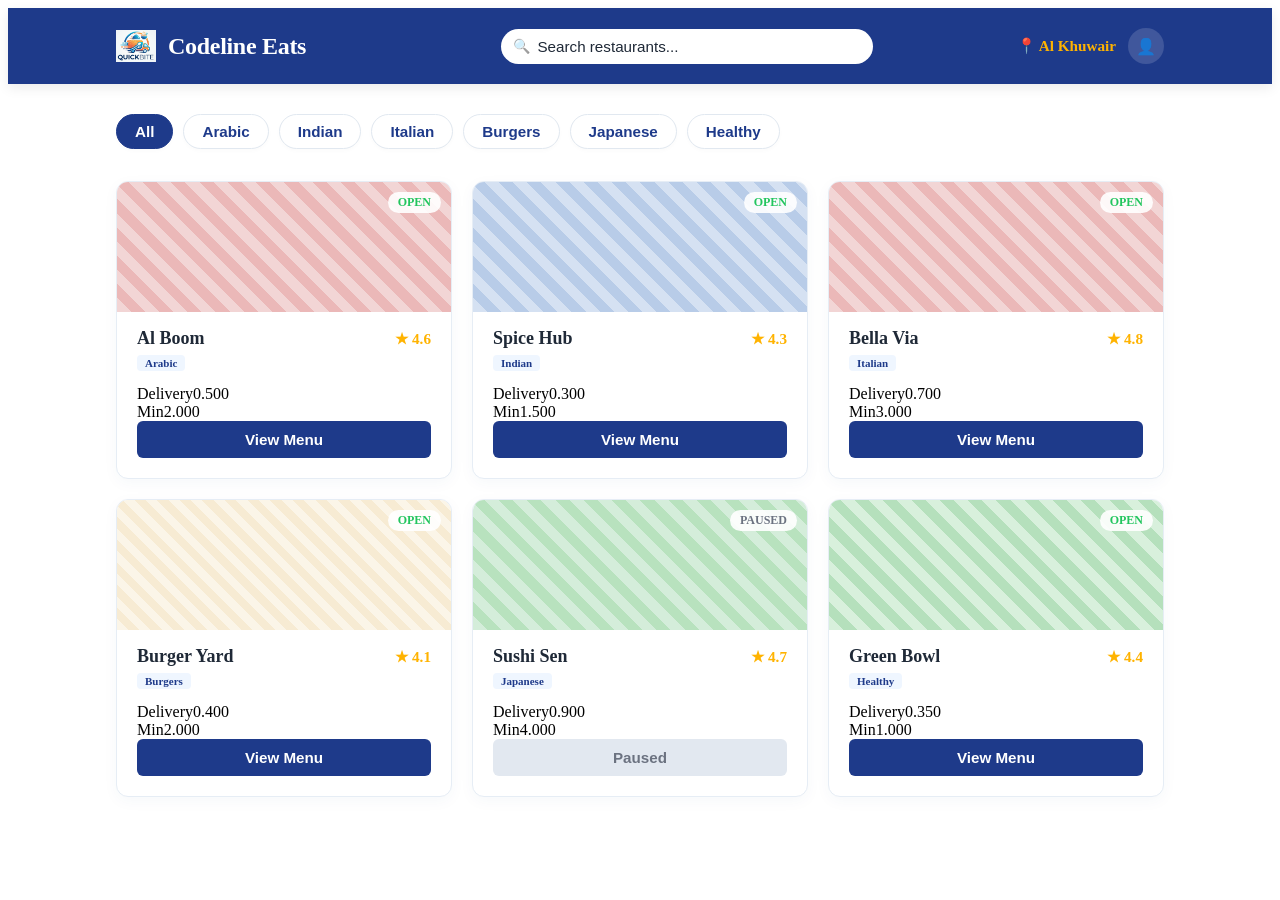
==== HTML/index.html @ 5a67f54c "adding html and css file" ====
<!DOCTYPE html>
<html lang="en">
<head>
    <meta charset="UTF-8">
    <meta name="viewport" content="width=device-width, initial-scale=1.0">
    <title>Codeline Eats Mockup Preview</title>
    <link rel="stylesheet" href="style.css">
</head>
<body>

    <header class="app-header">
        <div class="container app-header__wrapper">
            <div class="app-header__brand">
                <span class="app-header__logo-icon">
                    <img src="logo.png" alt="Codeline Eats Logo" class="brand-logo-img">
                </span>
                <h1 class="app-header__title">Codeline Eats</h1>
            </div>
            <div class="header-search-box">
                <span class="search-icon">🔍</span>
                <input type="text" class="header-search-input" placeholder="Search restaurants..." value="Search restaurants...">
            </div>
            <div class="app-header__meta">
                <div class="location-badge">📍 Al Khuwair</div>
                <div class="user-avatar">👤</div>
            </div>
        </div>
    </header>

    <div class="container">
        <section class="filters-container">
            <div class="filters-row">
                <button class="chip chip--active">All</button>
                <button class="chip">Arabic</button>
                <button class="chip">Indian</button>
                <button class="chip">Italian</button>
                <button class="chip">Burgers</button>
                <button class="chip">Japanese</button>
                <button class="chip">Healthy</button>
            </div>
        </section>

        <section class="restaurant-grid">
            
            <article class="restaurant-card">
                <div class="restaurant-card__cover pattern-coral">
                    <span class="status-badge status-badge--open">Open</span>
                </div>
                <div class="restaurant-card__body">
                    <div class="title-row">
                        <h3>Al Boom</h3>
                        <span class="rating">★ 4.6</span>
                    </div>
                    <div class="cuisine-tag">Arabic</div>
                    <div class="metrics-row">
                        <div class="metric-field"><span class="metric-label">Delivery</span><span class="metric-value">0.500</span></div>
                        <div class="metric-field"><span class="metric-label">Min</span><span class="metric-value">2.000</span></div>
                    </div>
                    <button class="btn btn--primary">View Menu</button>
                </div>
            </article>

            <article class="restaurant-card">
                <div class="restaurant-card__cover pattern-blue">
                    <span class="status-badge status-badge--open">Open</span>
                </div>
                <div class="restaurant-card__body">
                    <div class="title-row">
                        <h3>Spice Hub</h3>
                        <span class="rating">★ 4.3</span>
                    </div>
                    <div class="cuisine-tag">Indian</div>
                    <div class="metrics-row">
                        <div class="metric-field"><span class="metric-label">Delivery</span><span class="metric-value">0.300</span></div>
                        <div class="metric-field"><span class="metric-label">Min</span><span class="metric-value">1.500</span></div>
                    </div>
                    <button class="btn btn--primary">View Menu</button>
                </div>
            </article>

            <article class="restaurant-card">
                <div class="restaurant-card__cover pattern-coral">
                    <span class="status-badge status-badge--open">Open</span>
                </div>
                <div class="restaurant-card__body">
                    <div class="title-row">
                        <h3>Bella Via</h3>
                        <span class="rating">★ 4.8</span>
                    </div>
                    <div class="cuisine-tag">Italian</div>
                    <div class="metrics-row">
                        <div class="metric-field"><span class="metric-label">Delivery</span><span class="metric-value">0.700</span></div>
                        <div class="metric-field"><span class="metric-label">Min</span><span class="metric-value">3.000</span></div>
                    </div>
                    <button class="btn btn--primary">View Menu</button>
                </div>
            </article>

            <article class="restaurant-card">
                <div class="restaurant-card__cover pattern-tan">
                    <span class="status-badge status-badge--open">Open</span>
                </div>
                <div class="restaurant-card__body">
                    <div class="title-row">
                        <h3>Burger Yard</h3>
                        <span class="rating">★ 4.1</span>
                    </div>
                    <div class="cuisine-tag">Burgers</div>
                    <div class="metrics-row">
                        <div class="metric-field"><span class="metric-label">Delivery</span><span class="metric-value">0.400</span></div>
                        <div class="metric-field"><span class="metric-label">Min</span><span class="metric-value">2.000</span></div>
                    </div>
                    <button class="btn btn--primary">View Menu</button>
                </div>
            </article>

            <article class="restaurant-card">
                <div class="restaurant-card__cover pattern-mint">
                    <span class="status-badge status-badge--paused">Paused</span>
                </div>
                <div class="restaurant-card__body">
                    <div class="title-row">
                        <h3>Sushi Sen</h3>
                        <span class="rating">★ 4.7</span>
                    </div>
                    <div class="cuisine-tag">Japanese</div>
                    <div class="metrics-row">
                        <div class="metric-field"><span class="metric-label">Delivery</span><span class="metric-value">0.900</span></div>
                        <div class="metric-field"><span class="metric-label">Min</span><span class="metric-value">4.000</span></div>
                    </div>
                    <button class="btn btn--disabled" disabled>Paused</button>
                </div>
            </article>

            <article class="restaurant-card">
                <div class="restaurant-card__cover pattern-green">
                    <span class="status-badge status-badge--open">Open</span>
                </div>
                <div class="restaurant-card__body">
                    <div class="title-row">
                        <h3>Green Bowl</h3>
                        <span class="rating">★ 4.4</span>
                    </div>
                    <div class="cuisine-tag">Healthy</div>
                    <div class="metrics-row">
                        <div class="metric-field"><span class="metric-label">Delivery</span><span class="metric-value">0.350</span></div>
                        <div class="metric-field"><span class="metric-label">Min</span><span class="metric-value">1.000</span></div>
                    </div>
                    <button class="btn btn--primary">View Menu</button>
                </div>
            </article>
        </section>
    </div>

</body>
</html>
---- HTML/style.css ----
/* ==========================================================================
   CSS VARIABLES / SYSTEM TOKENS (Shared across both Devs)
   ========================================================================== */
:root {
    --brand: #1e3a8a;
    --brand-tint: #eff6ff;
    --surface: #ffffff;
    --ink: #1f2937;
    --muted: #6b7280;
    --success: #22c55e;
    --danger: #ef4444;
    
    /* Border Radius & Font Tokens */
    --radius: 12px;
    --radius-sm: 6px;
    --radius-pill: 9999px;
    --fs-h3: 1.5rem;
    --fs-body-lg: 1.125rem;
    --fs-body: 0.95rem;
    --fs-cap: 0.75rem;
}

/* ==========================================================================
   APP HEADER & LOGO CONFIGURATION
   ========================================================================== */
.app-header {
    background-color: var(--brand);
    padding: 18px 0;
    margin-bottom: 30px;
    box-shadow: 0 4px 12px rgba(0, 0, 0, 0.08);
}

.app-header__wrapper {
    display: flex;
    justify-content: space-between;
    align-items: center;
    gap: 20px;
}

.app-header__brand {
    display: flex;
    align-items: center;
    gap: 12px;
}

.brand-logo-img {
    width: 40px;
    height: 40px;
    object-fit: contain;
    display: block;
}

.app-header__title {
    font-size: var(--fs-h3);
    font-weight: 800;
    color: var(--surface);
    letter-spacing: -0.3px;
    margin: 0;
}

/* Header Search Input */
.header-search-box {
    position: relative;
    flex: 1;
    max-width: 320px;
}

.search-icon {
    position: absolute;
    left: 12px;
    top: 50%;
    transform: translateY(-50%);
    font-size: 14px;
    opacity: 0.6;
}

.header-search-input {
    width: 100%;
    background-color: var(--surface);
    border: none;
    border-radius: var(--radius-pill);
    padding: 9px 16px 9px 36px;
    font-size: var(--fs-body);
    color: var(--ink);
    outline: none;
}

.app-header__meta {
    display: flex;
    align-items: center;
    gap: 12px;
}

.location-badge {
    font-size: var(--fs-body);
    font-weight: 600;
    color: #FFB300;
}

.user-avatar {
    background: rgba(255, 255, 255, 0.15);
    width: 36px;
    height: 36px;
    border-radius: 50%;
    display: flex;
    align-items: center;
    justify-content: center;
    color: var(--surface);
}

/*FILTER CHIPS*/
.filters-container {
    margin-bottom: 24px;
}

.filters-row {
    display: flex;
    gap: 10px;
    flex-wrap: nowrap;
    overflow-x: auto;
    padding-bottom: 8px;
    scrollbar-width: none; /* Hides default scrollbar for sleek UI look */
}
.filters-row::-webkit-scrollbar {
    display: none;
}

.chip {
    background-color: var(--surface);
    border: 1px solid #E1E8F0;
    color: var(--brand);
    padding: 8px 18px;
    border-radius: var(--radius-pill);
    font-size: var(--fs-body);
    font-weight: 700;
    cursor: pointer;
    box-shadow: 0 2px 4px rgba(0,0,0,0.02);
    transition: all 0.2s ease;
    white-space: nowrap;
}

.chip--active, .chip:hover {
    background-color: var(--brand);
    color: var(--surface);
    border-color: var(--brand);
}

/* ==========================================================================
   RESTAURANT GRID STYLES (Dynamic Responsive Fluid Layout 1->3 Columns)
   ========================================================================== */
.restaurant-grid {
    display: grid;
    /* Fluid calculation guarantees 1 to 3 column distribution seamlessly */
    grid-template-columns: repeat(auto-fill, minmax(min(100%, 300px), 1fr));
    gap: 20px;
}

/* Grid layout boundary constraint logic to prevent stretching paste 3 items wide */
@media (min-width: 993px) {
    .restaurant-grid {
        grid-template-columns: repeat(3, 1fr);
    }
}

.restaurant-card {
    background-color: var(--surface);
    border-radius: var(--radius);
    overflow: hidden;
    border: 1px solid #E6EDF5;
    box-shadow: 0 4px 15px rgba(31, 78, 121, 0.04);
    display: flex;
    flex-direction: column;
    transition: transform 0.25s ease, box-shadow 0.25s ease;
}

.restaurant-card:hover {
    transform: translateY(-4px);
    box-shadow: 0 10px 25px rgba(31, 78, 121, 0.08);
}

.restaurant-card__cover {
    height: 110px;
    position: relative;
    padding: 10px;
    display: flex;
    justify-content: flex-end;
    align-items: flex-start;
}

/* Grayscale rule logic implementation for inactive statuses */
.restaurant-card--paused .restaurant-card__cover {
    filter: grayscale(100%);
    opacity: 0.6;
}

.pattern-coral { background: repeating-linear-gradient(45deg, #F2D5D5, #F2D5D5 10px, #EBB8B8 10px, #EBB8B8 20px); }
.pattern-blue { background: repeating-linear-gradient(45deg, #D5E1F2, #D5E1F2 10px, #B8CCE8 10px, #B8CCE8 20px); }
.pattern-tan { background: repeating-linear-gradient(45deg, #F5E8D0, #F5E8D0 10px, #E8D4B0 10px, #E8D4B0 20px); }
.pattern-mint { background: repeating-linear-gradient(45deg, #D4EDDA, #D4EDDA 10px, #B8E2BE 10px, #B8E2BE 20px); }
.pattern-green { background: repeating-linear-gradient(45deg, #D8F0DC, #D8F0DC 10px, #B5E0BC 10px, #B5E0BC 20px); }

.status-badge {
    font-size: var(--fs-cap);
    font-weight: 800;
    padding: 3px 10px;
    border-radius: var(--radius-pill);
    text-transform: uppercase;
}
.status-badge--open { background-color: rgba(255, 255, 255, 0.9); color: var(--success); }
.status-badge--paused { background-color: rgba(255, 255, 255, 0.9); color: var(--muted); }

.restaurant-card__body {
    padding: 16px 20px 20px 20px;
    display: flex;
    flex-direction: column;
    flex: 1;
}

.title-row {
    display: flex;
    justify-content: space-between;
    align-items: baseline;
    margin-bottom: 6px;
}

.title-row h3 {
    font-size: var(--fs-body-lg);
    font-weight: 800;
    color: var(--ink);
    margin: 0;
}

.rating {
    font-size: var(--fs-body);
    font-weight: 700;
    color: #FFB300;
}

.cuisine-tag {
    display: inline-block;
    background-color: var(--brand-tint);
    color: var(--brand);
    font-size: 11px;
    font-weight: 700;
    padding: 2px 8px;
    border-radius: 4px;
    margin-bottom: 14px;
    width: max-content;
}

/* Fixed Layout Behavior: Vertically stacked pricing metrics with captions underneath */
.pricing-container {
    margin-bottom: 16px;
    font-size: var(--fs-body);
    font-weight: 700;
    color: var(--ink);
}

.min-order-caption {
    font-size: var(--fs-cap);
    color: var(--muted);
    font-weight: 500;
    margin-top: 2px;
}

/* Buttons */
.btn {
    width: 100%;
    padding: 10px;
    border-radius: var(--radius-sm);
    font-size: var(--fs-body);
    font-weight: 700;
    border: none;
    cursor: pointer;
    text-align: center;
    margin-top: auto;
}

.btn--primary {
    background-color: var(--brand);
    color: var(--surface);
}

.btn--disabled {
    background-color: #E2E8F0;
    color: var(--muted);
    cursor: not-allowed;
}

/* ==========================================================================
   MANDATORY DEFINITION OF DONE ELEMENTS (Skeletons, Error, Empty State)
   ========================================================================== */
.error-banner {
    background-color: #fee2e2;
    color: var(--danger);
    border-bottom: 1px solid #fca5a5;
    padding: 12px;
    text-align: center;
    font-size: var(--fs-body);
    font-weight: 600;
}

.empty-state {
    text-align: center;
    padding: 40px;
    color: var(--muted);
    font-size: var(--fs-body-lg);
    font-weight: 600;
}

.skeleton-card {
    height: 280px;
    background: linear-gradient(90deg, #f3f4f6 25%, #e5e7eb 50%, #f3f4f6 75%);
    background-size: 200% 100%;
    animation: loading-shimmer 1.5s infinite;
    border-radius: var(--radius);
}

@keyframes loading-shimmer {
    0% { background-position: 200% 0; }
    100% { background-position: -200% 0; }
}

/* Mobile Alignment Polish Rules */
@media (max-width: 576px) {
    .app-header__wrapper {
        flex-direction: column;
        align-items: stretch;
    }
    .header-search-box {
        max-width: 100%;
    }
}

/* ==========================================================================
   PAGE 2: MODERNIZED RESTAURANT MENU AND BASKET SUMMARY
   ========================================================================== */

/* 1. Header Information Context Block Elements Styling */
.menu-header {
    background-color: var(--surface);
    padding: 24px 0;
    border-bottom: 1px solid #EAEFF5;
    box-shadow: 0 4px 12px rgba(0, 0, 0, 0.01);
}

.menu-header__wrapper {
    display: flex;
    align-items: center;
    gap: var(--space-4);
}

.back-btn {
    width: 40px;
    height: 40px;
    background: var(--surface);
    border: 1px solid #E2E8F0;
    border-radius: var(--radius-sm);
    display: flex;
    align-items: center;
    justify-content: center;
    cursor: pointer;
    font-size: var(--fs-body-lg);
    font-weight: bold;
    color: var(--brand);
    transition: all 0.2s ease;
}

.back-btn:hover {
    background-color: var(--brand-tint);
    border-color: var(--brand);
    transform: translateX(-2px);
}

.restaurant-meta h1 {
    font-size: 24px;
    font-weight: 800;
    margin-bottom: 4px;
    color: var(--ink);
    letter-spacing: -0.5px;
}

.restaurant-meta p {
    font-size: var(--fs-body);
    color: var(--muted);
    font-weight: 500;
}

.star-rating {
    color: #FFB300;
    font-weight: 700;
}

/* 2. Workspace Layout Split Screen Grid */
.workspace-grid {
    display: grid;
    grid-template-columns: 1fr 380px;
    gap: var(--space-5);
    margin-top: 32px;
    align-items: start;
}

.section-title {
    font-size: var(--fs-cap);
    font-weight: 800;
    letter-spacing: 1.5px;
    color: var(--brand);
    margin-bottom: var(--space-4);
    text-transform: uppercase;
    position: relative;
    padding-left: 12px;
}

.section-title::before {
    content: '';
    position: absolute;
    left: 0;
    top: 2px;
    bottom: 2px;
    width: 3px;
    background-color: var(--brand);
    border-radius: var(--radius-pill);
}

/* 3. Horizontal Grid Combos Display Cards Layout */
.combos-grid {
    display: grid;
    grid-template-columns: repeat(2, 1fr);
    gap: var(--space-4);
    margin-bottom: 40px;
}

.combo-card {
    background: var(--surface);
    border: 1px solid #EAEFF5;
    border-radius: var(--radius-lg);
    padding: var(--space-4);
    display: flex;
    gap: var(--space-4);
    box-shadow: 0 4px 20px rgba(31, 78, 121, 0.02);
    transition: transform 0.2s ease, box-shadow 0.2s ease;
}

.combo-card:hover {
    transform: translateY(-2px);
    box-shadow: 0 6px 24px rgba(31, 78, 121, 0.06);
}

.item-thumb {
    width: 72px;
    height: 72px;
    border-radius: var(--radius);
    flex-shrink: 0;
}

.pattern-diagonal {
    background: repeating-linear-gradient(45deg, #FCEAE8, #FCEAE8 8px, #FADBD8 8px, #FADBD8 16px);
}

.pattern-tan {
    background: repeating-linear-gradient(45deg, #FBF5E8, #FBF5E8 8px, #F7EBD3 8px, #F7EBD3 16px);
}

.item-details {
    display: flex;
    flex-direction: column;
    flex-grow: 1;
}

.item-details h4 {
    font-size: 16px;
    font-weight: 700;
    color: var(--ink);
    margin-bottom: 4px;
}

.item-details p {
    font-size: 13px;
    color: var(--muted);
    margin-bottom: var(--space-3);
    line-height: 1.4;
    flex-grow: 1;
}

.price-row {
    display: flex;
    justify-content: space-between;
    align-items: center;
}

.price-tag {
    font-size: 16px;
    font-weight: 800;
    color: var(--accent);
}

.price-tag .currency {
    font-size: var(--fs-cap);
    font-weight: 500;
}

.btn-add {
    background: var(--brand-tint);
    color: var(--brand);
    border: 1px solid transparent;
    padding: 8px 16px;
    border-radius: var(--radius-sm);
    font-size: var(--fs-body);
    font-weight: 700;
    cursor: pointer;
    transition: all 0.2s ease;
}

.btn-add:hover {
    background-color: var(--brand);
    color: var(--surface);
    box-shadow: 0 4px 12px rgba(31, 78, 121, 0.15);
}

/* 4. Vertical List Stack Item Menu Component */
.menu-stack {
    display: flex;
    flex-direction: column;
    background-color: var(--surface);
    border-radius: var(--radius-lg);
    overflow: hidden;
    border: 1px solid #EAEFF5;
    box-shadow: 0 4px 20px rgba(31, 78, 121, 0.02);
}

.menu-row {
    padding: var(--space-4);
    display: flex;
    align-items: center;
    gap: var(--space-4);
    border-bottom: 1px solid #F1F5F9;
    transition: background-color 0.15s ease;
}

.menu-row:last-child {
    border-bottom: none;
}

.menu-row:hover {
    background-color: #FAFCFF;
}

.menu-row--disabled {
    background-color: #FAFAFA;
}

.menu-row--disabled .menu-row__info,
.menu-row--disabled .menu-row__price {
    opacity: 0.5;
}

.menu-row__thumb {
    width: 48px;
    height: 48px;
    border-radius: var(--radius-sm);
    background: repeating-linear-gradient(45deg, #EAF2F8, #EAF2F8 6px, #DEEBF7 6px, #DEEBF7 12px);
    flex-shrink: 0;
}

.menu-row__info {
    flex-grow: 1;
}

.menu-row__info h4 {
    font-size: 16px;
    font-weight: 700;
    color: var(--ink);
    margin-bottom: 4px;
    display: flex;
    align-items: center;
    gap: var(--space-2);
}

.menu-row__info p {
    font-size: 13px;
    color: var(--muted);
}

.veg-indicator {
    color: var(--success);
    font-size: 11px;
    font-weight: 700;
    background: #E2F0D9;
    padding: 2px 6px;
    border-radius: 4px;
}

.menu-row__price {
    font-size: 16px;
    font-weight: 800;
    color: var(--ink);
    text-align: right;
    min-width: 80px;
    font-variant-numeric: tabular-nums;
    margin-right: var(--space-2);
}

/* 5. Item Metric Adjustment Inline Stepper Component */
.stepper {
    display: flex;
    align-items: center;
    background: var(--brand);
    color: var(--surface);
    border-radius: var(--radius-sm);
    box-shadow: 0 4px 12px rgba(31, 78, 121, 0.2);
}

.stepper-btn {
    background: none;
    border: none;
    color: var(--surface);
    width: 32px;
    height: 36px;
    font-size: 16px;
    font-weight: bold;
    cursor: pointer;
    transition: background-color 0.2s ease;
}

.stepper-btn:hover {
    background-color: rgba(255, 255, 255, 0.15);
}

.stepper-value {
    font-size: var(--fs-body);
    font-weight: 700;
    min-width: 20px;
    text-align: center;
    font-variant-numeric: tabular-nums;
}

.btn-out {
    background: #F1F5F9;
    color: #94A3B8;
    border: none;
    padding: 8px 14px;
    border-radius: var(--radius-sm);
    font-size: var(--fs-cap);
    font-weight: 700;
    cursor: not-allowed;
}

/* 6. Premium Sidebar Basket Container Components */
.cart-card {
    background: var(--surface);
    border: 1px solid #EAEFF5;
    border-radius: var(--radius-lg);
    padding: var(--space-5);
    box-shadow: 0 10px 30px rgba(31, 78, 121, 0.04);
    position: sticky;
    top: 32px;
}

.cart-title-bar {
    display: flex;
    justify-content: space-between;
    align-items: center;
    margin-bottom: var(--space-4);
    padding-bottom: var(--space-3);
    border-bottom: 2px solid var(--bg);
}

.cart-title-bar h2 {
    font-size: 18px;
    font-weight: 800;
    color: var(--ink);
    letter-spacing: -0.3px;
}

.cart-count {
    background: var(--accent);
    color: var(--surface);
    font-size: var(--fs-cap);
    font-weight: 700;
    width: 22px;
    height: 22px;
    border-radius: var(--radius-pill);
    display: flex;
    align-items: center;
    justify-content: center;
}

.cart-items-list {
    display: flex;
    flex-direction: column;
    gap: var(--space-4);
    margin-bottom: var(--space-4);
}

.cart-line-row {
    display: flex;
    justify-content: space-between;
    align-items: center;
    font-size: var(--fs-body);
}

.cart-item-meta h5 {
    font-size: var(--fs-body-lg);
    font-weight: 700;
    color: var(--ink);
    margin-bottom: 2px;
}

.cart-item-meta p {
    font-size: var(--fs-cap);
    color: var(--muted);
    font-weight: 500;
}

.cart-qty-val {
    font-size: var(--fs-body);
    font-weight: 700;
    color: var(--brand);
    background-color: var(--brand-tint);
    padding: 2px 6px;
    border-radius: 4px;
    margin-right: var(--space-3);
    font-variant-numeric: tabular-nums;
}

.cart-line-total {
    font-size: var(--fs-body-lg);
    font-weight: 700;
    color: var(--ink);
    min-width: 65px;
    text-align: right;
    display: inline-block;
    font-variant-numeric: tabular-nums;
}

.summary-divider {
    border: none;
    border-top: 1px solid #E2E8F0;
    margin: var(--space-3) 0;
}

.summary-divider--dashed {
    border-top: 2px dashed #E2E8F0;
    margin: var(--space-4) 0;
}

.ledger-row {
    display: flex;
    justify-content: space-between;
    font-size: var(--fs-body);
    color: var(--muted);
    margin-bottom: var(--space-2);
    font-weight: 500;
}

.ledger-row span:last-child {
    font-variant-numeric: tabular-nums;
}

.ledger-row--total {
    font-size: var(--fs-body-lg);
    font-weight: 700;
    color: var(--ink);
    margin-top: var(--space-1);
}

.ledger-row--total .total-val {
    font-size: 20px;
    color: var(--ink);
    font-weight: 900;
    font-variant-numeric: tabular-nums;
}

.btn-order {
    width: 100%;
    background: var(--accent);
    color: var(--surface);
    border: none;
    padding: 16px 0;
    border-radius: var(--radius);
    font-size: 16px;
    font-weight: 700;
    cursor: pointer;
    margin-bottom: var(--space-3);
    box-shadow: 0 4px 14px rgba(197, 90, 17, 0.25);
    transition: all 0.2s ease;
}

.btn-order:hover {
    background-color: #A64B0E;
    transform: translateY(-1px);
    box-shadow: 0 6px 20px rgba(197, 90, 17, 0.35);
}

.btn-order:active {
    transform: translateY(1px);
}

.min-order-status {
    text-align: center;
    font-size: var(--fs-cap);
    font-weight: 700;
    color: var(--success);
    background-color: #E2F0D9;
    padding: 6px;
    border-radius: var(--radius-sm);
}

/* 7. Viewport Media Queries Layout Overrides */
@media (max-width: 992px) {
    .workspace-grid {
        grid-template-columns: 1fr;
        gap: var(--space-5);
    }
    .cart-card {
        position: static;
    }
}

@media (max-width: 576px) {
    .combos-grid {
        grid-template-columns: 1fr;
    }
    .menu-row {
        flex-wrap: wrap;
    }
    .stepper, .btn-add, .btn-out {
        margin-left: auto;
        margin-top: var(--space-2);
        width: 100%;
        justify-content: center;
    }
    .stepper-btn {
        flex-grow: 1;
    }
}

/* ==========================================================================
   PAGE 3: ORDER STATUS TRACKING SPECIFIC COMPONENTS
   ========================================================================== */

/* Main workspace context layout wrapper defaults alignment */
.tracking-body {
    background-color: #F4F7FB;
    padding: 40px 0;
}

.tracking-container {
    background: #FFFFFF;
    border-radius: 16px;
    border: 1px solid #E6EDF5;
    box-shadow: 0 10px 30px rgba(31, 78, 121, 0.04);
    padding: 0;
    overflow: hidden;
    max-width: 1000px;
}

/* 1. Header Profile & Timer Badge UI block */
.tracking-header {
    display: flex;
    justify-content: space-between;
    align-items: center;
    padding: 32px 40px;
    border-bottom: 1px solid #F1F5F9;
}

.order-id-label {
    font-size: 12px;
    font-weight: 700;
    color: #94A3B8;
    letter-spacing: 1px;
    display: block;
    margin-bottom: 4px;
}

.restaurant-name {
    font-size: 28px;
    font-weight: 800;
    color: #1F4E79;
    letter-spacing: -0.5px;
}

/* ETA Timer Count Display Card block */
.eta-badge {
    background-color: #DEEBF7;
    border-radius: 12px;
    padding: 12px 24px;
    text-align: center;
    min-width: 140px;
}

.eta-label {
    font-size: 11px;
    font-weight: 700;
    color: #1F4E79;
    letter-spacing: 0.5px;
    display: block;
    margin-bottom: 2px;
}

.eta-timer {
    font-size: 32px;
    font-weight: 800;
    color: #1F4E79;
    font-variant-numeric: tabular-nums;
    line-height: 1.1;
}

/* 2. Horizontal Timeline Track Sequence Elements UI rules */
.timeline-container {
    padding: 50px 60px 40px 60px;
    position: relative;
    border-bottom: 1px solid #F1F5F9;
}

.timeline-progress-line {
    position: absolute;
    top: 62px;
    left: 110px;
    right: 110px;
    height: 4px;
    background-color: #E2E8F0;
    z-index: 1;
    border-radius: 2px;
}

.timeline-progress-fill {
    position: absolute;
    top: 0;
    left: 0;
    height: 100%;
    background-color: #1F4E79;
    border-radius: 2px;
}

.timeline-steps-wrapper {
    display: flex;
    justify-content: space-between;
    position: relative;
    z-index: 2;
}

.timeline-node {
    display: flex;
    flex-direction: column;
    align-items: center;
    text-align: center;
    width: 120px;
}

.node-circle {
    width: 28px;
    height: 28px;
    border-radius: 50%;
    background-color: #FFFFFF;
    border: 4px solid #D1D5DB;
    margin-bottom: 12px;
    transition: all 0.3s ease;
}

.node-label {
    font-size: 12px;
    font-weight: 700;
    color: #64748B;
    margin-bottom: 4px;
    letter-spacing: 0.3px;
}

.node-time {
    font-size: 12px;
    font-weight: 500;
    color: #94A3B8;
}

/* Timeline Custom Progressive Modifiers Node States */
.step--completed .node-circle {
    background-color: #1F4E79;
    border-color: #1F4E79;
}
.step--completed .node-label {
    color: #1F4E79;
}

.step--active .node-circle {
    background-color: #FFFFFF;
    border-color: #1F4E79;
    box-shadow: 0 0 0 4px rgba(31, 78, 121, 0.15);
}
.step--active .node-label {
    color: #1F4E79;
    font-weight: 800;
}

/* 3. Bottom Grid Row Matrix details formatting definitions */
.tracking-details-grid {
    display: grid;
    grid-template-columns: 1fr 1px 1fr;
    background-color: #FFFFFF;
}

/* Synthesizing the split grid vertical dividing line accurately */
.tracking-details-grid > .details-panel:first-child {
    border-right: 1px solid #F1F5F9;
}

.details-panel {
    padding: 40px;
}

.panel-heading {
    font-size: 12px;
    font-weight: 800;
    letter-spacing: 1px;
    color: #64748B;
    margin-bottom: 24px;
    text-transform: uppercase;
}

/* Left panel receipt rows details formatting */
.receipt-list {
    display: flex;
    flex-direction: column;
    gap: 16px;
    margin-bottom: 24px;
}

.receipt-row {
    display: flex;
    justify-content: space-between;
    font-size: 15px;
    font-weight: 500;
    color: #334155;
}

.qty-multiply {
    color: #94A3B8;
    font-size: 13px;
    margin-left: 4px;
}

.item-cost {
    font-weight: 700;
    color: #1E293B;
    font-variant-numeric: tabular-nums;
}

.receipt-total-row {
    display: flex;
    justify-content: space-between;
    align-items: center;
    padding-top: 20px;
    border-top: 1px dashed #E2E8F0;
    font-size: 16px;
    font-weight: 800;
    color: #1E293B;
}

.total-currency {
    font-size: 18px;
    font-weight: 900;
    color: #1F4E79;
}

/* Right Panel Driver specific metadata rules */
.driver-profile-card {
    display: flex;
    align-items: center;
    gap: 16px;
    margin-bottom: 28px;
}

.driver-avatar-placeholder {
    width: 48px;
    height: 48px;
    background-color: #DEEBF7;
    border-radius: 50%;
    display: flex;
    align-items: center;
    justify-content: center;
    font-size: 22px;
}

.driver-info-meta h4 {
    font-size: 16px;
    font-weight: 700;
    color: #1E293B;
    margin-bottom: 2px;
}

.vehicle-plate {
    font-size: 13px;
    font-weight: 600;
    color: #64748B;
}

.driver-status-row {
    display: flex;
    align-items: center;
    gap: 16px;
    font-size: 14px;
    font-weight: 600;
    color: #64748B;
}

.badge-status-pill {
    background-color: #DEEBF7;
    color: #1F4E79;
    padding: 6px 16px;
    border-radius: 20px;
    font-size: 13px;
    font-weight: 700;
}

/* Responsive Overrides Media Viewports query layers */
@media (max-width: 768px) {
    .tracking-details-grid {
        grid-template-columns: 1fr;
    }
    .tracking-details-grid > .details-panel:first-child {
        border-right: none;
        border-bottom: 1px solid #F1F5F9;
    }
    .timeline-container {
        padding: 40px 20px;
    }
    .timeline-progress-line {
        left: 50px;
        right: 50px;
    }
    .timeline-node {
        width: 80px;
    }
    .node-label {
        font-size: 10px;
    }
    .tracking-header {
        flex-direction: column;
        align-items: flex-start;
        gap: 16px;
    }
    .eta-badge {
        width: 100%;
    }
}

/* ==========================================================================
   ADMIN DASHBOARD SPECIFIC COMPONENTS
   ========================================================================== */

.admin-body {
    background-color: #F4F7FB;
    padding: 32px 0;
}

.admin-container {
    background: #FFFFFF;
    border-radius: 16px;
    border: 1px solid #E6EDF5;
    box-shadow: 0 10px 30px rgba(31, 78, 121, 0.04);
    padding: 32px;
    max-width: 1100px;
}

/* 1. Metrics Grid (Top 4 Cards) */
.metrics-grid {
    display: grid;
    grid-template-columns: repeat(4, 1fr);
    gap: 20px;
    margin-bottom: 28px;
}

.metric-card {
    background: #FFFFFF;
    border: 1px solid #EAEFF5;
    border-radius: 12px;
    padding: 20px 24px;
    box-shadow: 0 4px 15px rgba(31, 78, 121, 0.02);
    border-left-width: 4px;
}

.metric-card--orders { border-left-color: #1F4E79; }
.metric-card--revenue { border-left-color: #548235; }
.metric-card--avg { border-left-color: #2E75B6; }
.metric-card--cancel { border-left-color: #C0392B; }

.metric-title {
    font-size: 11px;
    font-weight: 800;
    color: #64748B;
    letter-spacing: 0.8px;
    display: block;
    margin-bottom: 8px;
}

.metric-value-row {
    display: flex;
    align-items: baseline;
    gap: 6px;
}

.metric-number {
    font-size: 32px;
    font-weight: 900;
    color: #1E293B;
    line-height: 1.1;
    font-variant-numeric: tabular-nums;
}

.metric-sub {
    font-size: 12px;
    font-weight: 600;
    color: #94A3B8;
    margin-top: 4px;
    display: block;
}

/* 2. Middle Grid (Busiest Hours & Loyalty) */
.dashboard-mid-grid {
    display: grid;
    grid-template-columns: 1fr 380px;
    gap: 24px;
    margin-bottom: 24px;
}

.admin-panel {
    background: #FFFFFF;
    border: 1px solid #EAEFF5;
    border-radius: 12px;
    padding: 24px;
    box-shadow: 0 4px 15px rgba(31, 78, 121, 0.02);
}

.panel-title {
    font-size: 15px;
    font-weight: 800;
    color: #1E293B;
    margin-bottom: 20px;
    letter-spacing: -0.2px;
}

/* Bar Chart Styles */
.bar-chart-container {
    display: flex;
    justify-content: space-between;
    align-items: flex-end;
    height: 160px;
    padding-top: 20px;
    padding-bottom: 8px;
    border-bottom: 1px solid #F1F5F9;
}

.bar-column {
    display: flex;
    flex-direction: column;
    align-items: center;
    flex: 1;
    height: 100%;
    justify-content: flex-end;
}

.bar-fill {
    width: 28px;
    background: linear-gradient(180deg, #2E75B6 0%, #1F4E79 100%);
    border-radius: 4px 4px 0 0;
    transition: height 0.3s ease;
}

.bar-label {
    font-size: 11px;
    font-weight: 600;
    color: #94A3B8;
    margin-top: 8px;
}

/* Top Loyalty Customers List */
.loyalty-list {
    display: flex;
    flex-direction: column;
    gap: 12px;
    list-style: none;
    padding: 0;
    margin: 0;
}

.loyalty-row {
    display: flex;
    justify-content: space-between;
    align-items: center;
    font-size: 13px;
    padding: 4px 0;
}

.customer-info {
    display: flex;
    align-items: center;
    gap: 12px;
}

.rank-badge {
    width: 22px;
    height: 22px;
    background-color: #DEEBF7;
    color: #1F4E79;
    border-radius: 50%;
    font-size: 11px;
    font-weight: 700;
    display: flex;
    align-items: center;
    justify-content: center;
}

.customer-name {
    font-weight: 700;
    color: #334155;
}

.loyalty-points {
    font-weight: 800;
    color: #1E293B;
    font-variant-numeric: tabular-nums;
}

.pts-lbl {
    font-size: 11px;
    font-weight: 500;
    color: #94A3B8;
}

/* 3. Driver Leaderboard Table */
.leaderboard-table {
    width: 100%;
    border-collapse: collapse;
}

.leaderboard-table th {
    font-size: 11px;
    font-weight: 800;
    color: #64748B;
    letter-spacing: 0.8px;
    text-align: left;
    padding-bottom: 12px;
    border-bottom: 1px solid #EAEFF5;
}

.leaderboard-table th:nth-child(2),
.leaderboard-table td:nth-child(2) {
    text-align: left;
}

.leaderboard-table th:last-child,
.leaderboard-table td:last-child {
    text-align: right;
}

.leaderboard-table td {
    padding: 14px 0;
    font-size: 14px;
    border-bottom: 1px solid #F8FAFC;
    color: #334155;
}

.leaderboard-table tr:last-child td {
    border-bottom: none;
}

.driver-name-cell {
    font-weight: 700;
    color: #1E293B;
}

.rating-cell {
    color: #FFB300;
    font-weight: 700;
    font-variant-numeric: tabular-nums;
}

/* Responsive Viewports */
@media (max-width: 992px) {
    .metrics-grid {
        grid-template-columns: repeat(2, 1fr);
    }
    .dashboard-mid-grid {
        grid-template-columns: 1fr;
    }
}

@media (max-width: 576px) {
    .metrics-grid {
        grid-template-columns: 1fr;
    }
    .admin-container {
        padding: 16px;
    }
}

/* ==========================================================================
   ADMIN DASHBOARD CORE STYLES
   ========================================================================== */

.admin-body {
    background-color: #F4F7FB;
    font-family: system-ui, -apple-system, BlinkMacSystemFont, 'Segoe UI', Roboto, sans-serif;
    margin: 0;
    padding: 32px 0;
    color: #1E293B;
}

.container {
    width: 100%;
    max-width: 1080px;
    margin: 0 auto;
    padding: 0 16px;
    box-sizing: border-box;
}

.admin-container {
    background: #FFFFFF;
    border-radius: 16px;
    border: 1px solid #E6EDF5;
    box-shadow: 0 10px 30px rgba(31, 78, 121, 0.04);
    padding: 32px;
}

/* Endpoint / Context Badge */
.endpoint-badge {
    display: inline-block;
    background-color: #DEEBF7;
    color: #1F4E79;
    font-size: 13px;
    font-weight: 800;
    padding: 6px 14px;
    border-radius: 8px;
    letter-spacing: 0.5px;
    margin-bottom: 24px;
    text-transform: uppercase;
}

/* 1. Metrics Grid (Top 4 Cards) */
.metrics-grid {
    display: grid;
    grid-template-columns: repeat(4, 1fr);
    gap: 20px;
    margin-bottom: 28px;
}

.metric-card {
    background: #FFFFFF;
    border: 1px solid #EAEFF5;
    border-radius: 12px;
    padding: 20px 24px;
    box-shadow: 0 4px 15px rgba(31, 78, 121, 0.02);
    border-left-width: 4px;
    border-left-style: solid;
}

.metric-card--orders { border-left-color: #1F4E79; }
.metric-card--revenue { border-left-color: #548235; }
.metric-card--avg { border-left-color: #2E75B6; }
.metric-card--cancel { border-left-color: #C0392B; }

.metric-title {
    font-size: 11px;
    font-weight: 800;
    color: #64748B;
    letter-spacing: 0.8px;
    display: block;
    margin-bottom: 8px;
}

.metric-value-row {
    display: flex;
    align-items: baseline;
    gap: 6px;
}

.metric-number {
    font-size: 32px;
    font-weight: 900;
    color: #1E293B;
    line-height: 1.1;
    font-variant-numeric: tabular-nums;
}

.metric-sub {
    font-size: 12px;
    font-weight: 600;
    color: #94A3B8;
    margin-top: 4px;
    display: block;
}

/* 2. Middle Grid (Busiest Hours & Loyalty) */
.dashboard-mid-grid {
    display: grid;
    grid-template-columns: 1fr 380px;
    gap: 24px;
    margin-bottom: 24px;
}

.admin-panel {
    background: #FFFFFF;
    border: 1px solid #EAEFF5;
    border-radius: 12px;
    padding: 24px;
    box-shadow: 0 4px 15px rgba(31, 78, 121, 0.02);
}

.panel-title {
    font-size: 15px;
    font-weight: 800;
    color: #1E293B;
    margin-top: 0;
    margin-bottom: 20px;
    letter-spacing: -0.2px;
}

/* Bar Chart Styling */
.bar-chart-container {
    display: flex;
    justify-content: space-between;
    align-items: flex-end;
    height: 160px;
    padding-top: 20px;
    padding-bottom: 8px;
    border-bottom: 1px solid #F1F5F9;
}

.bar-column {
    display: flex;
    flex-direction: column;
    align-items: center;
    flex: 1;
    height: 100%;
    justify-content: flex-end;
}

.bar-fill {
    width: 28px;
    background: linear-gradient(180deg, #2E75B6 0%, #1F4E79 100%);
    border-radius: 4px 4px 0 0;
}

.bar-label {
    font-size: 11px;
    font-weight: 600;
    color: #94A3B8;
    margin-top: 8px;
}

/* Top Loyalty Customers List */
.loyalty-list {
    display: flex;
    flex-direction: column;
    gap: 12px;
    list-style: none;
    padding: 0;
    margin: 0;
}

.loyalty-row {
    display: flex;
    justify-content: space-between;
    align-items: center;
    font-size: 13px;
    padding: 4px 0;
}

.customer-info {
    display: flex;
    align-items: center;
    gap: 12px;
}

.rank-badge {
    width: 22px;
    height: 22px;
    background-color: #DEEBF7;
    color: #1F4E79;
    border-radius: 50%;
    font-size: 11px;
    font-weight: 700;
    display: flex;
    align-items: center;
    justify-content: center;
}

.customer-name {
    font-weight: 700;
    color: #334155;
}

.loyalty-points {
    font-weight: 800;
    color: #1E293B;
    font-variant-numeric: tabular-nums;
}

.pts-lbl {
    font-size: 11px;
    font-weight: 500;
    color: #94A3B8;
}

/* 3. Driver Leaderboard Table */
.leaderboard-table {
    width: 100%;
    border-collapse: collapse;
}

.leaderboard-table th {
    font-size: 11px;
    font-weight: 800;
    color: #64748B;
    letter-spacing: 0.8px;
    text-align: left;
    padding-bottom: 12px;
    border-bottom: 1px solid #EAEFF5;
}

.leaderboard-table th:nth-child(2),
.leaderboard-table td:nth-child(2) {
    text-align: left;
}

.leaderboard-table th:last-child,
.leaderboard-table td:last-child {
    text-align: right;
}

.leaderboard-table td {
    padding: 14px 0;
    font-size: 14px;
    border-bottom: 1px solid #F8FAFC;
    color: #334155;
}

.leaderboard-table tr:last-child td {
    border-bottom: none;
}

.driver-name-cell {
    font-weight: 700;
    color: #1E293B;
}

.rating-cell {
    color: #FFB300;
    font-weight: 700;
    font-variant-numeric: tabular-nums;
}

/* Responsive Viewports */
@media (max-width: 992px) {
    .metrics-grid {
        grid-template-columns: repeat(2, 1fr);
    }
    .dashboard-mid-grid {
        grid-template-columns: 1fr;
    }
}

@media (max-width: 576px) {
    .metrics-grid {
        grid-template-columns: 1fr;
    }
    .admin-container {
        padding: 16px;
    }
}
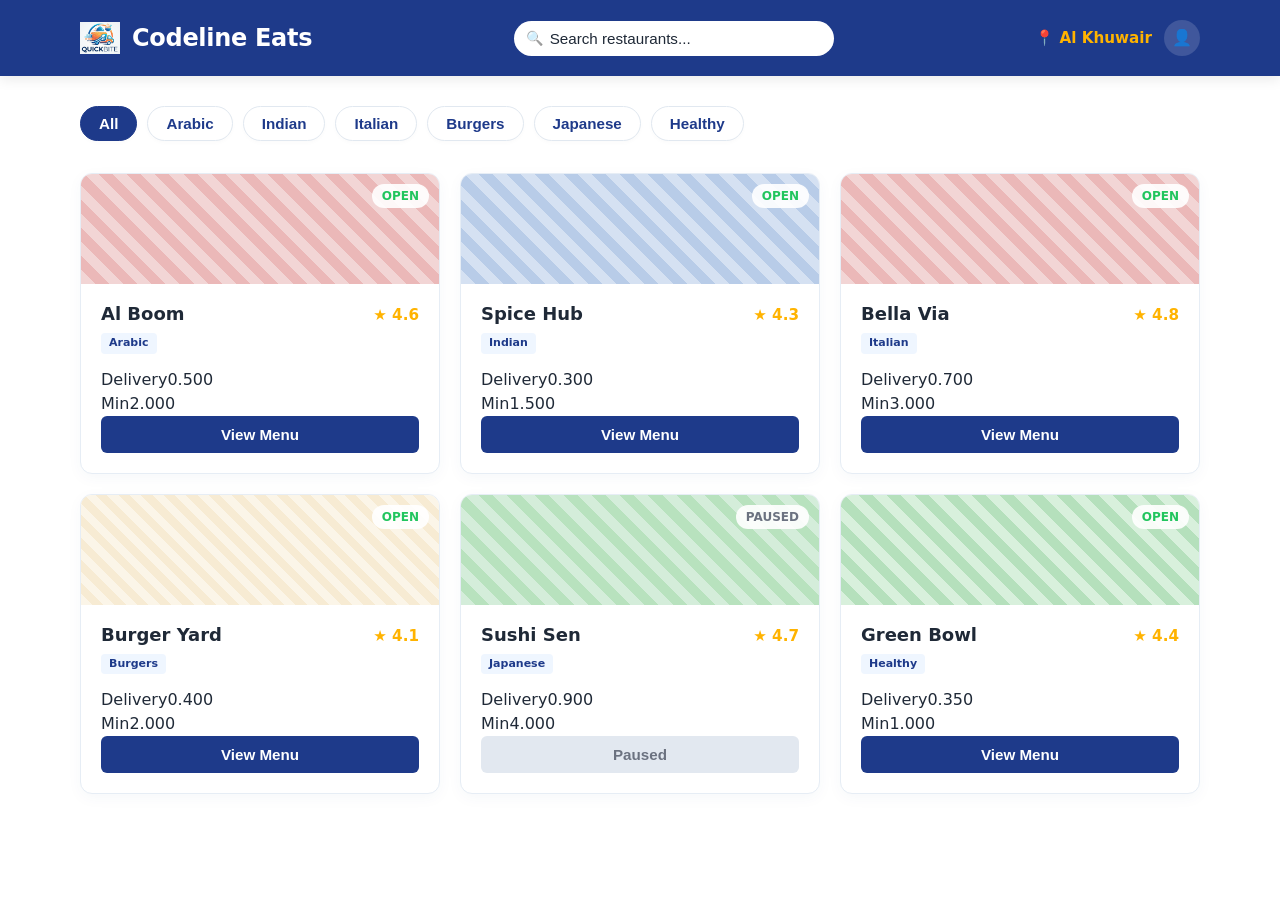
==== commit 54b9bf87: "adding html and css file" ====
--- a/HTML/index.html
+++ b/HTML/index.html
@@ -5,6 +5,7 @@
     <meta name="viewport" content="width=device-width, initial-scale=1.0">
     <title>Codeline Eats Mockup Preview</title>
     <link rel="stylesheet" href="style.css">
+    <script src="script.js" defer></script>
 </head>
 <body>
 
--- a/HTML/style.css
+++ b/HTML/style.css
@@ -1,6 +1,4 @@
-/* ==========================================================================
-   CSS VARIABLES / SYSTEM TOKENS (Shared across both Devs)
-   ========================================================================== */
+
 :root {
     --brand: #1e3a8a;
     --brand-tint: #eff6ff;
@@ -20,9 +18,27 @@
     --fs-cap: 0.75rem;
 }
 
-/* ==========================================================================
-   APP HEADER & LOGO CONFIGURATION
-   ========================================================================== */
+* {
+    box-sizing: border-box;
+    margin: 0;
+    padding: 0;
+}
+
+body {
+    font-family: system-ui, -apple-system, BlinkMacSystemFont, "Segoe UI", Roboto, Oxygen, Ubuntu, Cantarell, sans-serif;
+    background-color: var(--bg);
+    color: var(--ink);
+    line-height: 1.5;
+}
+
+.container {
+    max-width: 1120px;
+    margin: 0 auto;
+    padding: 0 var(--space-4);
+}
+
+/*Restaurant css*/
+
 .app-header {
     background-color: var(--brand);
     padding: 18px 0;
@@ -108,7 +124,7 @@
     color: var(--surface);
 }
 
-/*FILTER CHIPS*/
+/*filltring*/
 .filters-container {
     margin-bottom: 24px;
 }
@@ -119,7 +135,7 @@
     flex-wrap: nowrap;
     overflow-x: auto;
     padding-bottom: 8px;
-    scrollbar-width: none; /* Hides default scrollbar for sleek UI look */
+    scrollbar-width: none;
 }
 .filters-row::-webkit-scrollbar {
     display: none;
@@ -145,9 +161,7 @@
     border-color: var(--brand);
 }
 
-/* ==========================================================================
-   RESTAURANT GRID STYLES (Dynamic Responsive Fluid Layout 1->3 Columns)
-   ========================================================================== */
+
 .restaurant-grid {
     display: grid;
     /* Fluid calculation guarantees 1 to 3 column distribution seamlessly */
@@ -332,11 +346,7 @@
     }
 }
 
-/* ==========================================================================
-   PAGE 2: MODERNIZED RESTAURANT MENU AND BASKET SUMMARY
-   ========================================================================== */
-
-/* 1. Header Information Context Block Elements Styling */
+/*menu, cart and order css */
 .menu-header {
     background-color: var(--surface);
     padding: 24px 0;
@@ -391,13 +401,16 @@
     font-weight: 700;
 }
 
-/* 2. Workspace Layout Split Screen Grid */
+/* ==========================================================================
+   Main Grid Layout
+   ========================================================================== */
 .workspace-grid {
     display: grid;
     grid-template-columns: 1fr 380px;
     gap: var(--space-5);
     margin-top: 32px;
     align-items: start;
+    padding-bottom: 60px;
 }
 
 .section-title {
@@ -422,7 +435,9 @@
     border-radius: var(--radius-pill);
 }
 
-/* 3. Horizontal Grid Combos Display Cards Layout */
+/* ==========================================================================
+   Combos Section & Cards (Exact horizontal reference layout)
+   ========================================================================== */
 .combos-grid {
     display: grid;
     grid-template-columns: repeat(2, 1fr);
@@ -436,6 +451,7 @@
     border-radius: var(--radius-lg);
     padding: var(--space-4);
     display: flex;
+    align-items: center;
     gap: var(--space-4);
     box-shadow: 0 4px 20px rgba(31, 78, 121, 0.02);
     transition: transform 0.2s ease, box-shadow 0.2s ease;
@@ -446,10 +462,10 @@
     box-shadow: 0 6px 24px rgba(31, 78, 121, 0.06);
 }
 
-.item-thumb {
-    width: 72px;
-    height: 72px;
-    border-radius: var(--radius);
+.combo-card .item-thumb {
+    width: 64px;
+    height: 64px;
+    border-radius: var(--radius-sm);
     flex-shrink: 0;
 }
 
@@ -461,63 +477,59 @@
     background: repeating-linear-gradient(45deg, #FBF5E8, #FBF5E8 8px, #F7EBD3 8px, #F7EBD3 16px);
 }
 
-.item-details {
+.combo-card .item-details {
     display: flex;
     flex-direction: column;
     flex-grow: 1;
-}
-
-.item-details h4 {
-    font-size: 16px;
+    justify-content: center;
+}
+
+.combo-card .item-details h4 {
+    font-size: 15px;
     font-weight: 700;
     color: var(--ink);
-    margin-bottom: 4px;
-}
-
-.item-details p {
-    font-size: 13px;
+    margin-bottom: 2px;
+}
+
+.combo-card .item-details p {
+    font-size: 12px;
     color: var(--muted);
-    margin-bottom: var(--space-3);
-    line-height: 1.4;
-    flex-grow: 1;
-}
-
-.price-row {
-    display: flex;
-    justify-content: space-between;
-    align-items: center;
-}
-
-.price-tag {
-    font-size: 16px;
-    font-weight: 800;
-    color: var(--accent);
-}
-
-.price-tag .currency {
+    margin-bottom: 6px;
+    line-height: 1.3;
+}
+
+.combo-card .price-tag {
+    font-size: 14px;
+    font-weight: 800;
+    color: var(--ink);
+}
+
+.combo-card .price-tag .currency {
     font-size: var(--fs-cap);
     font-weight: 500;
 }
 
-.btn-add {
+.combo-card .btn-add {
     background: var(--brand-tint);
     color: var(--brand);
     border: 1px solid transparent;
-    padding: 8px 16px;
-    border-radius: var(--radius-sm);
-    font-size: var(--fs-body);
+    padding: 6px 16px;
+    border-radius: var(--radius-pill);
+    font-size: var(--fs-cap);
     font-weight: 700;
     cursor: pointer;
+    flex-shrink: 0;
     transition: all 0.2s ease;
 }
 
-.btn-add:hover {
+.combo-card .btn-add:hover {
     background-color: var(--brand);
     color: var(--surface);
-    box-shadow: 0 4px 12px rgba(31, 78, 121, 0.15);
-}
-
-/* 4. Vertical List Stack Item Menu Component */
+}
+
+/* ==========================================================================
+   Menu Stack Section & Rows
+   ========================================================================== */
 .menu-stack {
     display: flex;
     flex-direction: column;
@@ -600,7 +612,7 @@
     margin-right: var(--space-2);
 }
 
-/* 5. Item Metric Adjustment Inline Stepper Component */
+/* Stepper Component */
 .stepper {
     display: flex;
     align-items: center;
@@ -634,6 +646,24 @@
     font-variant-numeric: tabular-nums;
 }
 
+.btn-add {
+    background: var(--brand-tint);
+    color: var(--brand);
+    border: 1px solid transparent;
+    padding: 8px 16px;
+    border-radius: var(--radius-sm);
+    font-size: var(--fs-body);
+    font-weight: 700;
+    cursor: pointer;
+    transition: all 0.2s ease;
+}
+
+.btn-add:hover {
+    background-color: var(--brand);
+    color: var(--surface);
+    box-shadow: 0 4px 12px rgba(31, 78, 121, 0.15);
+}
+
 .btn-out {
     background: #F1F5F9;
     color: #94A3B8;
@@ -645,7 +675,9 @@
     cursor: not-allowed;
 }
 
-/* 6. Premium Sidebar Basket Container Components */
+/* ==========================================================================
+   Cart Sidebar Component
+   ========================================================================== */
 .cart-card {
     background: var(--surface);
     border: 1px solid #EAEFF5;
@@ -806,7 +838,9 @@
     border-radius: var(--radius-sm);
 }
 
-/* 7. Viewport Media Queries Layout Overrides */
+/* ==========================================================================
+   Responsive Breakpoints
+   ========================================================================== */
 @media (max-width: 992px) {
     .workspace-grid {
         grid-template-columns: 1fr;
@@ -824,7 +858,7 @@
     .menu-row {
         flex-wrap: wrap;
     }
-    .stepper, .btn-add, .btn-out {
+    .stepper, .menu-row .btn-add, .btn-out {
         margin-left: auto;
         margin-top: var(--space-2);
         width: 100%;
@@ -835,11 +869,7 @@
     }
 }
 
-/* ==========================================================================
-   PAGE 3: ORDER STATUS TRACKING SPECIFIC COMPONENTS
-   ========================================================================== */
-
-/* Main workspace context layout wrapper defaults alignment */
+/*tracking css */
 .tracking-body {
     background-color: #F4F7FB;
     padding: 40px 0;
@@ -855,7 +885,7 @@
     max-width: 1000px;
 }
 
-/* 1. Header Profile & Timer Badge UI block */
+
 .tracking-header {
     display: flex;
     justify-content: space-between;
@@ -880,7 +910,7 @@
     letter-spacing: -0.5px;
 }
 
-/* ETA Timer Count Display Card block */
+
 .eta-badge {
     background-color: #DEEBF7;
     border-radius: 12px;
@@ -906,7 +936,6 @@
     line-height: 1.1;
 }
 
-/* 2. Horizontal Timeline Track Sequence Elements UI rules */
 .timeline-container {
     padding: 50px 60px 40px 60px;
     position: relative;
@@ -972,7 +1001,6 @@
     color: #94A3B8;
 }
 
-/* Timeline Custom Progressive Modifiers Node States */
 .step--completed .node-circle {
     background-color: #1F4E79;
     border-color: #1F4E79;
@@ -991,14 +1019,13 @@
     font-weight: 800;
 }
 
-/* 3. Bottom Grid Row Matrix details formatting definitions */
+
 .tracking-details-grid {
     display: grid;
     grid-template-columns: 1fr 1px 1fr;
     background-color: #FFFFFF;
 }
 
-/* Synthesizing the split grid vertical dividing line accurately */
 .tracking-details-grid > .details-panel:first-child {
     border-right: 1px solid #F1F5F9;
 }
@@ -1016,7 +1043,6 @@
     text-transform: uppercase;
 }
 
-/* Left panel receipt rows details formatting */
 .receipt-list {
     display: flex;
     flex-direction: column;
@@ -1061,7 +1087,6 @@
     color: #1F4E79;
 }
 
-/* Right Panel Driver specific metadata rules */
 .driver-profile-card {
     display: flex;
     align-items: center;
@@ -1111,7 +1136,6 @@
     font-weight: 700;
 }
 
-/* Responsive Overrides Media Viewports query layers */
 @media (max-width: 768px) {
     .tracking-details-grid {
         grid-template-columns: 1fr;
@@ -1143,9 +1167,7 @@
     }
 }
 
-/* ==========================================================================
-   ADMIN DASHBOARD SPECIFIC COMPONENTS
-   ========================================================================== */
+/* admin css */
 
 .admin-body {
     background-color: #F4F7FB;
@@ -1161,7 +1183,6 @@
     max-width: 1100px;
 }
 
-/* 1. Metrics Grid (Top 4 Cards) */
 .metrics-grid {
     display: grid;
     grid-template-columns: repeat(4, 1fr);
@@ -1214,7 +1235,6 @@
     display: block;
 }
 
-/* 2. Middle Grid (Busiest Hours & Loyalty) */
 .dashboard-mid-grid {
     display: grid;
     grid-template-columns: 1fr 380px;
@@ -1238,7 +1258,6 @@
     letter-spacing: -0.2px;
 }
 
-/* Bar Chart Styles */
 .bar-chart-container {
     display: flex;
     justify-content: space-between;
@@ -1272,7 +1291,6 @@
     margin-top: 8px;
 }
 
-/* Top Loyalty Customers List */
 .loyalty-list {
     display: flex;
     flex-direction: column;
@@ -1326,7 +1344,6 @@
     color: #94A3B8;
 }
 
-/* 3. Driver Leaderboard Table */
 .leaderboard-table {
     width: 100%;
     border-collapse: collapse;
@@ -1374,7 +1391,6 @@
     font-variant-numeric: tabular-nums;
 }
 
-/* Responsive Viewports */
 @media (max-width: 992px) {
     .metrics-grid {
         grid-template-columns: repeat(2, 1fr);
@@ -1392,278 +1408,3 @@
         padding: 16px;
     }
 }
-
-/* ==========================================================================
-   ADMIN DASHBOARD CORE STYLES
-   ========================================================================== */
-
-.admin-body {
-    background-color: #F4F7FB;
-    font-family: system-ui, -apple-system, BlinkMacSystemFont, 'Segoe UI', Roboto, sans-serif;
-    margin: 0;
-    padding: 32px 0;
-    color: #1E293B;
-}
-
-.container {
-    width: 100%;
-    max-width: 1080px;
-    margin: 0 auto;
-    padding: 0 16px;
-    box-sizing: border-box;
-}
-
-.admin-container {
-    background: #FFFFFF;
-    border-radius: 16px;
-    border: 1px solid #E6EDF5;
-    box-shadow: 0 10px 30px rgba(31, 78, 121, 0.04);
-    padding: 32px;
-}
-
-/* Endpoint / Context Badge */
-.endpoint-badge {
-    display: inline-block;
-    background-color: #DEEBF7;
-    color: #1F4E79;
-    font-size: 13px;
-    font-weight: 800;
-    padding: 6px 14px;
-    border-radius: 8px;
-    letter-spacing: 0.5px;
-    margin-bottom: 24px;
-    text-transform: uppercase;
-}
-
-/* 1. Metrics Grid (Top 4 Cards) */
-.metrics-grid {
-    display: grid;
-    grid-template-columns: repeat(4, 1fr);
-    gap: 20px;
-    margin-bottom: 28px;
-}
-
-.metric-card {
-    background: #FFFFFF;
-    border: 1px solid #EAEFF5;
-    border-radius: 12px;
-    padding: 20px 24px;
-    box-shadow: 0 4px 15px rgba(31, 78, 121, 0.02);
-    border-left-width: 4px;
-    border-left-style: solid;
-}
-
-.metric-card--orders { border-left-color: #1F4E79; }
-.metric-card--revenue { border-left-color: #548235; }
-.metric-card--avg { border-left-color: #2E75B6; }
-.metric-card--cancel { border-left-color: #C0392B; }
-
-.metric-title {
-    font-size: 11px;
-    font-weight: 800;
-    color: #64748B;
-    letter-spacing: 0.8px;
-    display: block;
-    margin-bottom: 8px;
-}
-
-.metric-value-row {
-    display: flex;
-    align-items: baseline;
-    gap: 6px;
-}
-
-.metric-number {
-    font-size: 32px;
-    font-weight: 900;
-    color: #1E293B;
-    line-height: 1.1;
-    font-variant-numeric: tabular-nums;
-}
-
-.metric-sub {
-    font-size: 12px;
-    font-weight: 600;
-    color: #94A3B8;
-    margin-top: 4px;
-    display: block;
-}
-
-/* 2. Middle Grid (Busiest Hours & Loyalty) */
-.dashboard-mid-grid {
-    display: grid;
-    grid-template-columns: 1fr 380px;
-    gap: 24px;
-    margin-bottom: 24px;
-}
-
-.admin-panel {
-    background: #FFFFFF;
-    border: 1px solid #EAEFF5;
-    border-radius: 12px;
-    padding: 24px;
-    box-shadow: 0 4px 15px rgba(31, 78, 121, 0.02);
-}
-
-.panel-title {
-    font-size: 15px;
-    font-weight: 800;
-    color: #1E293B;
-    margin-top: 0;
-    margin-bottom: 20px;
-    letter-spacing: -0.2px;
-}
-
-/* Bar Chart Styling */
-.bar-chart-container {
-    display: flex;
-    justify-content: space-between;
-    align-items: flex-end;
-    height: 160px;
-    padding-top: 20px;
-    padding-bottom: 8px;
-    border-bottom: 1px solid #F1F5F9;
-}
-
-.bar-column {
-    display: flex;
-    flex-direction: column;
-    align-items: center;
-    flex: 1;
-    height: 100%;
-    justify-content: flex-end;
-}
-
-.bar-fill {
-    width: 28px;
-    background: linear-gradient(180deg, #2E75B6 0%, #1F4E79 100%);
-    border-radius: 4px 4px 0 0;
-}
-
-.bar-label {
-    font-size: 11px;
-    font-weight: 600;
-    color: #94A3B8;
-    margin-top: 8px;
-}
-
-/* Top Loyalty Customers List */
-.loyalty-list {
-    display: flex;
-    flex-direction: column;
-    gap: 12px;
-    list-style: none;
-    padding: 0;
-    margin: 0;
-}
-
-.loyalty-row {
-    display: flex;
-    justify-content: space-between;
-    align-items: center;
-    font-size: 13px;
-    padding: 4px 0;
-}
-
-.customer-info {
-    display: flex;
-    align-items: center;
-    gap: 12px;
-}
-
-.rank-badge {
-    width: 22px;
-    height: 22px;
-    background-color: #DEEBF7;
-    color: #1F4E79;
-    border-radius: 50%;
-    font-size: 11px;
-    font-weight: 700;
-    display: flex;
-    align-items: center;
-    justify-content: center;
-}
-
-.customer-name {
-    font-weight: 700;
-    color: #334155;
-}
-
-.loyalty-points {
-    font-weight: 800;
-    color: #1E293B;
-    font-variant-numeric: tabular-nums;
-}
-
-.pts-lbl {
-    font-size: 11px;
-    font-weight: 500;
-    color: #94A3B8;
-}
-
-/* 3. Driver Leaderboard Table */
-.leaderboard-table {
-    width: 100%;
-    border-collapse: collapse;
-}
-
-.leaderboard-table th {
-    font-size: 11px;
-    font-weight: 800;
-    color: #64748B;
-    letter-spacing: 0.8px;
-    text-align: left;
-    padding-bottom: 12px;
-    border-bottom: 1px solid #EAEFF5;
-}
-
-.leaderboard-table th:nth-child(2),
-.leaderboard-table td:nth-child(2) {
-    text-align: left;
-}
-
-.leaderboard-table th:last-child,
-.leaderboard-table td:last-child {
-    text-align: right;
-}
-
-.leaderboard-table td {
-    padding: 14px 0;
-    font-size: 14px;
-    border-bottom: 1px solid #F8FAFC;
-    color: #334155;
-}
-
-.leaderboard-table tr:last-child td {
-    border-bottom: none;
-}
-
-.driver-name-cell {
-    font-weight: 700;
-    color: #1E293B;
-}
-
-.rating-cell {
-    color: #FFB300;
-    font-weight: 700;
-    font-variant-numeric: tabular-nums;
-}
-
-/* Responsive Viewports */
-@media (max-width: 992px) {
-    .metrics-grid {
-        grid-template-columns: repeat(2, 1fr);
-    }
-    .dashboard-mid-grid {
-        grid-template-columns: 1fr;
-    }
-}
-
-@media (max-width: 576px) {
-    .metrics-grid {
-        grid-template-columns: 1fr;
-    }
-    .admin-container {
-        padding: 16px;
-    }
-}
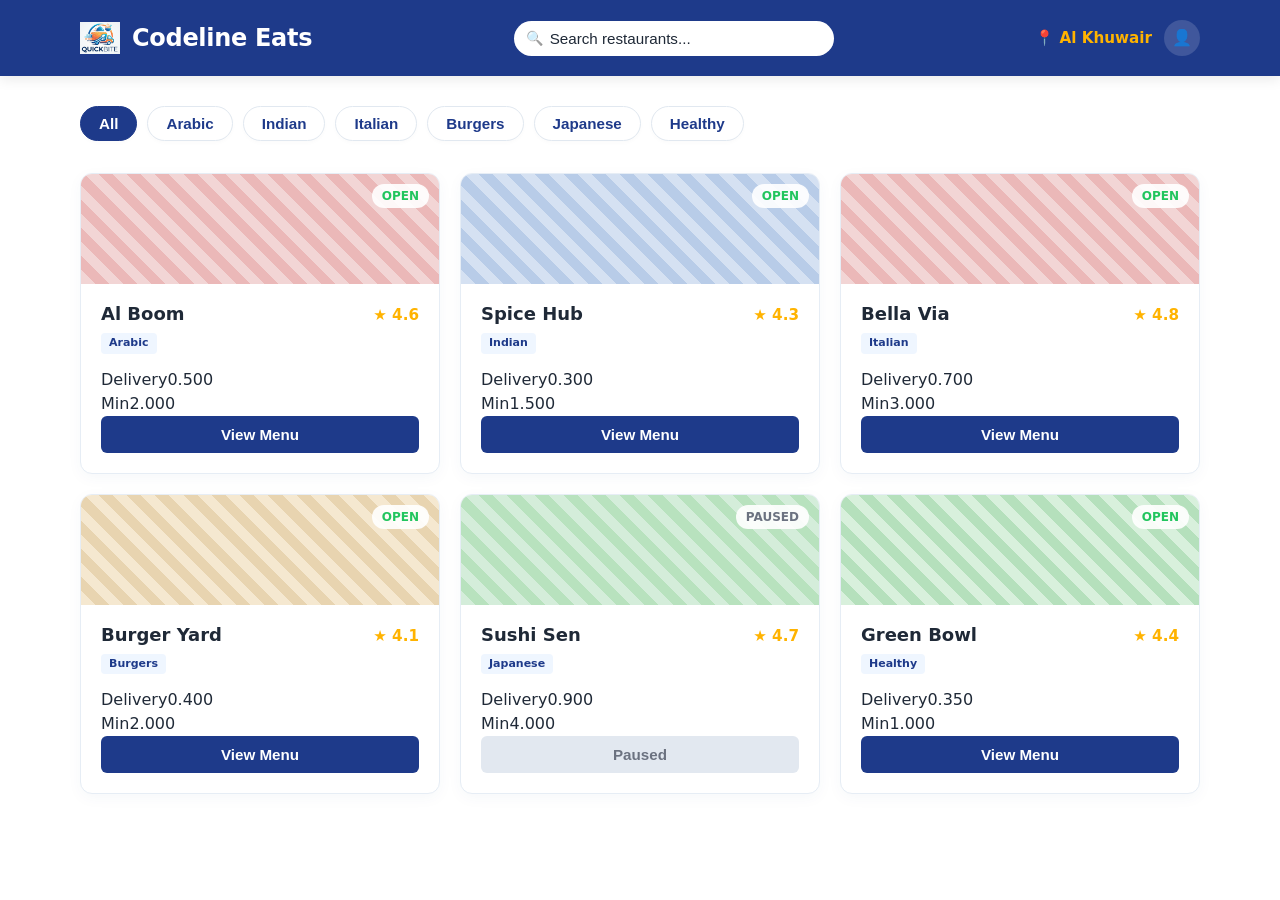
==== commit f1249605: "adding html and css file" ====
--- a/HTML/index.html
+++ b/HTML/index.html
@@ -5,7 +5,7 @@
     <meta name="viewport" content="width=device-width, initial-scale=1.0">
     <title>Codeline Eats Mockup Preview</title>
     <link rel="stylesheet" href="style.css">
-    <script src="script.js" defer></script>
+    <script src="browse.js" defer></script>
 </head>
 <body>
 
--- a/HTML/style.css
+++ b/HTML/style.css
@@ -349,228 +349,155 @@
 /*menu, cart and order css */
 .menu-header {
     background-color: var(--surface);
-    padding: 24px 0;
-    border-bottom: 1px solid #EAEFF5;
-    box-shadow: 0 4px 12px rgba(0, 0, 0, 0.01);
+    padding: 16px 20px;
+    border-radius: var(--radius-lg);
+    border: 1px solid var(--border-color);
+    margin-bottom: 20px;
 }
 
 .menu-header__wrapper {
     display: flex;
     align-items: center;
-    gap: var(--space-4);
+    gap: 16px;
 }
 
 .back-btn {
-    width: 40px;
-    height: 40px;
     background: var(--surface);
-    border: 1px solid #E2E8F0;
+    border: 1px solid var(--border-color);
+    color: var(--brand-blue);
+    padding: 6px 14px;
     border-radius: var(--radius-sm);
-    display: flex;
-    align-items: center;
-    justify-content: center;
+    font-weight: 700;
+    font-size: 13px;
     cursor: pointer;
-    font-size: var(--fs-body-lg);
-    font-weight: bold;
-    color: var(--brand);
-    transition: all 0.2s ease;
-}
-
-.back-btn:hover {
-    background-color: var(--brand-tint);
-    border-color: var(--brand);
-    transform: translateX(-2px);
 }
 
 .restaurant-meta h1 {
-    font-size: 24px;
-    font-weight: 800;
-    margin-bottom: 4px;
-    color: var(--ink);
-    letter-spacing: -0.5px;
+    font-size: 18px;
+    font-weight: 800;
+    color: #1A252F;
 }
 
 .restaurant-meta p {
-    font-size: var(--fs-body);
-    color: var(--muted);
-    font-weight: 500;
+    font-size: 12px;
+    color: var(--text-muted);
 }
 
 .star-rating {
-    color: #FFB300;
-    font-weight: 700;
-}
-
-/* ==========================================================================
-   Main Grid Layout
-   ========================================================================== */
+    color: #D35400;
+    font-weight: 700;
+}
+
+.dot {
+    margin: 0 4px;
+    color: #BDC3C7;
+}
+
+/* Workspace Grid Layout */
 .workspace-grid {
     display: grid;
-    grid-template-columns: 1fr 380px;
-    gap: var(--space-5);
-    margin-top: 32px;
+    grid-template-columns: 1fr 290px;
+    gap: 20px;
     align-items: start;
-    padding-bottom: 60px;
-}
-
-.section-title {
-    font-size: var(--fs-cap);
-    font-weight: 800;
-    letter-spacing: 1.5px;
-    color: var(--brand);
-    margin-bottom: var(--space-4);
-    text-transform: uppercase;
-    position: relative;
-    padding-left: 12px;
-}
-
-.section-title::before {
-    content: '';
-    position: absolute;
-    left: 0;
-    top: 2px;
-    bottom: 2px;
-    width: 3px;
-    background-color: var(--brand);
-    border-radius: var(--radius-pill);
-}
-
-/* ==========================================================================
-   Combos Section & Cards (Exact horizontal reference layout)
-   ========================================================================== */
+}
+
+.category-label {
+    font-size: 11px;
+    font-weight: 800;
+    letter-spacing: 1.2px;
+    color: var(--brand-blue);
+    margin: 16px 0 10px 0;
+    display: flex;
+    align-items: center;
+    gap: 8px;
+}
+
+.category-label::after {
+    content: "";
+    flex-grow: 1;
+    height: 1px;
+    background-color: #D6E4F0;
+}
+
+/* Combos Section */
 .combos-grid {
     display: grid;
     grid-template-columns: repeat(2, 1fr);
-    gap: var(--space-4);
-    margin-bottom: 40px;
+    gap: 14px;
 }
 
 .combo-card {
     background: var(--surface);
-    border: 1px solid #EAEFF5;
-    border-radius: var(--radius-lg);
-    padding: var(--space-4);
-    display: flex;
-    align-items: center;
-    gap: var(--space-4);
-    box-shadow: 0 4px 20px rgba(31, 78, 121, 0.02);
-    transition: transform 0.2s ease, box-shadow 0.2s ease;
-}
-
-.combo-card:hover {
-    transform: translateY(-2px);
-    box-shadow: 0 6px 24px rgba(31, 78, 121, 0.06);
-}
-
-.combo-card .item-thumb {
-    width: 64px;
-    height: 64px;
+    border: 1px solid var(--border-color);
+    border-radius: var(--radius-md);
+    padding: 14px;
+    display: flex;
+    flex-direction: column;
+    justify-content: space-between;
+    box-shadow: 0 2px 6px rgba(31, 78, 121, 0.02);
+}
+
+.combo-info h4 {
+    font-size: 14px;
+    font-weight: 800;
+    color: #1A252F;
+    margin-bottom: 2px;
+}
+
+.combo-price {
+    font-size: 14px;
+    font-weight: 800;
+    color: var(--accent-orange);
+    margin-bottom: 12px;
+}
+
+.btn-add-combo {
+    width: 100%;
+    background: var(--accent-orange);
+    color: var(--surface);
+    border: none;
+    padding: 7px 0;
     border-radius: var(--radius-sm);
-    flex-shrink: 0;
-}
-
-.pattern-diagonal {
-    background: repeating-linear-gradient(45deg, #FCEAE8, #FCEAE8 8px, #FADBD8 8px, #FADBD8 16px);
-}
-
-.pattern-tan {
-    background: repeating-linear-gradient(45deg, #FBF5E8, #FBF5E8 8px, #F7EBD3 8px, #F7EBD3 16px);
-}
-
-.combo-card .item-details {
-    display: flex;
-    flex-direction: column;
-    flex-grow: 1;
-    justify-content: center;
-}
-
-.combo-card .item-details h4 {
-    font-size: 15px;
-    font-weight: 700;
-    color: var(--ink);
-    margin-bottom: 2px;
-}
-
-.combo-card .item-details p {
+    font-weight: 700;
     font-size: 12px;
-    color: var(--muted);
-    margin-bottom: 6px;
-    line-height: 1.3;
-}
-
-.combo-card .price-tag {
-    font-size: 14px;
-    font-weight: 800;
-    color: var(--ink);
-}
-
-.combo-card .price-tag .currency {
-    font-size: var(--fs-cap);
-    font-weight: 500;
-}
-
-.combo-card .btn-add {
-    background: var(--brand-tint);
-    color: var(--brand);
-    border: 1px solid transparent;
-    padding: 6px 16px;
-    border-radius: var(--radius-pill);
-    font-size: var(--fs-cap);
-    font-weight: 700;
     cursor: pointer;
-    flex-shrink: 0;
-    transition: all 0.2s ease;
-}
-
-.combo-card .btn-add:hover {
-    background-color: var(--brand);
-    color: var(--surface);
-}
-
-/* ==========================================================================
-   Menu Stack Section & Rows
-   ========================================================================== */
+    text-align: center;
+}
+
+.btn-add-combo:hover {
+    background: var(--accent-hover);
+}
+
+/* Menu Stack */
 .menu-stack {
-    display: flex;
-    flex-direction: column;
-    background-color: var(--surface);
-    border-radius: var(--radius-lg);
+    background: var(--surface);
+    border-radius: var(--radius-md);
+    border: 1px solid var(--border-color);
     overflow: hidden;
-    border: 1px solid #EAEFF5;
-    box-shadow: 0 4px 20px rgba(31, 78, 121, 0.02);
+    box-shadow: 0 2px 6px rgba(31, 78, 121, 0.02);
 }
 
 .menu-row {
-    padding: var(--space-4);
-    display: flex;
-    align-items: center;
-    gap: var(--space-4);
-    border-bottom: 1px solid #F1F5F9;
-    transition: background-color 0.15s ease;
+    padding: 12px 14px;
+    display: flex;
+    align-items: center;
+    gap: 12px;
+    border-bottom: 1px solid #F0F4F8;
 }
 
 .menu-row:last-child {
     border-bottom: none;
 }
 
-.menu-row:hover {
-    background-color: #FAFCFF;
-}
-
 .menu-row--disabled {
-    background-color: #FAFAFA;
-}
-
-.menu-row--disabled .menu-row__info,
-.menu-row--disabled .menu-row__price {
-    opacity: 0.5;
+    opacity: 0.6;
 }
 
 .menu-row__thumb {
-    width: 48px;
-    height: 48px;
+    width: 36px;
+    height: 36px;
     border-radius: var(--radius-sm);
-    background: repeating-linear-gradient(45deg, #EAF2F8, #EAF2F8 6px, #DEEBF7 6px, #DEEBF7 12px);
+    background-color: #E8F0F8;
     flex-shrink: 0;
 }
 
@@ -579,293 +506,171 @@
 }
 
 .menu-row__info h4 {
-    font-size: 16px;
-    font-weight: 700;
-    color: var(--ink);
-    margin-bottom: 4px;
-    display: flex;
-    align-items: center;
-    gap: var(--space-2);
+    font-size: 13px;
+    font-weight: 700;
+    color: #1A252F;
 }
 
 .menu-row__info p {
+    font-size: 10px;
+    color: var(--text-muted);
+}
+
+.menu-row__price {
     font-size: 13px;
-    color: var(--muted);
-}
-
-.veg-indicator {
-    color: var(--success);
+    font-weight: 800;
+    color: var(--accent-orange);
+    min-width: 50px;
+    text-align: right;
+}
+
+/* Action Buttons & Stepper */
+.btn-add {
+    background: var(--accent-orange);
+    color: var(--surface);
+    border: none;
+    padding: 5px 14px;
+    border-radius: var(--radius-sm);
+    font-weight: 700;
     font-size: 11px;
-    font-weight: 700;
-    background: #E2F0D9;
-    padding: 2px 6px;
-    border-radius: 4px;
-}
-
-.menu-row__price {
-    font-size: 16px;
-    font-weight: 800;
-    color: var(--ink);
-    text-align: right;
-    min-width: 80px;
-    font-variant-numeric: tabular-nums;
-    margin-right: var(--space-2);
-}
-
-/* Stepper Component */
+    cursor: pointer;
+}
+
+.btn-add:hover {
+    background: var(--accent-hover);
+}
+
+.btn-out {
+    background: #E5E9EE;
+    color: #95A5A6;
+    border: none;
+    padding: 5px 12px;
+    border-radius: var(--radius-sm);
+    font-weight: 700;
+    font-size: 11px;
+    cursor: not-allowed;
+}
+
 .stepper {
     display: flex;
     align-items: center;
-    background: var(--brand);
-    color: var(--surface);
+    border: 1px solid var(--border-color);
     border-radius: var(--radius-sm);
-    box-shadow: 0 4px 12px rgba(31, 78, 121, 0.2);
+    background: var(--surface);
+    overflow: hidden;
 }
 
 .stepper-btn {
     background: none;
     border: none;
-    color: var(--surface);
-    width: 32px;
-    height: 36px;
-    font-size: 16px;
+    color: var(--brand-blue);
+    width: 22px;
+    height: 24px;
     font-weight: bold;
     cursor: pointer;
-    transition: background-color 0.2s ease;
-}
-
-.stepper-btn:hover {
-    background-color: rgba(255, 255, 255, 0.15);
 }
 
 .stepper-value {
-    font-size: var(--fs-body);
-    font-weight: 700;
-    min-width: 20px;
-    text-align: center;
-    font-variant-numeric: tabular-nums;
-}
-
-.btn-add {
-    background: var(--brand-tint);
-    color: var(--brand);
-    border: 1px solid transparent;
-    padding: 8px 16px;
-    border-radius: var(--radius-sm);
-    font-size: var(--fs-body);
-    font-weight: 700;
-    cursor: pointer;
-    transition: all 0.2s ease;
-}
-
-.btn-add:hover {
-    background-color: var(--brand);
-    color: var(--surface);
-    box-shadow: 0 4px 12px rgba(31, 78, 121, 0.15);
-}
-
-.btn-out {
-    background: #F1F5F9;
-    color: #94A3B8;
-    border: none;
-    padding: 8px 14px;
-    border-radius: var(--radius-sm);
-    font-size: var(--fs-cap);
-    font-weight: 700;
-    cursor: not-allowed;
-}
-
-/* ==========================================================================
-   Cart Sidebar Component
-   ========================================================================== */
+    font-size: 12px;
+    font-weight: 800;
+    padding: 0 6px;
+    color: #1A252F;
+}
+
+/* Cart Sidebar */
 .cart-card {
     background: var(--surface);
-    border: 1px solid #EAEFF5;
-    border-radius: var(--radius-lg);
-    padding: var(--space-5);
-    box-shadow: 0 10px 30px rgba(31, 78, 121, 0.04);
-    position: sticky;
-    top: 32px;
-}
-
-.cart-title-bar {
+    border: 1px solid var(--border-color);
+    border-radius: var(--radius-md);
+    padding: 16px;
+    box-shadow: 0 2px 8px rgba(31, 78, 121, 0.03);
+}
+
+.cart-card h2 {
+    font-size: 15px;
+    font-weight: 800;
+    margin-bottom: 12px;
+    color: #1A252F;
+}
+
+.cart-items-list {
+    display: flex;
+    flex-direction: column;
+    gap: 8px;
+    font-size: 12px;
+}
+
+.cart-line-row {
     display: flex;
     justify-content: space-between;
     align-items: center;
-    margin-bottom: var(--space-4);
-    padding-bottom: var(--space-3);
-    border-bottom: 2px solid var(--bg);
-}
-
-.cart-title-bar h2 {
-    font-size: 18px;
-    font-weight: 800;
-    color: var(--ink);
-    letter-spacing: -0.3px;
-}
-
-.cart-count {
-    background: var(--accent);
-    color: var(--surface);
-    font-size: var(--fs-cap);
-    font-weight: 700;
-    width: 22px;
-    height: 22px;
-    border-radius: var(--radius-pill);
-    display: flex;
-    align-items: center;
-    justify-content: center;
-}
-
-.cart-items-list {
-    display: flex;
-    flex-direction: column;
-    gap: var(--space-4);
-    margin-bottom: var(--space-4);
-}
-
-.cart-line-row {
-    display: flex;
-    justify-content: space-between;
-    align-items: center;
-    font-size: var(--fs-body);
-}
-
-.cart-item-meta h5 {
-    font-size: var(--fs-body-lg);
-    font-weight: 700;
-    color: var(--ink);
-    margin-bottom: 2px;
-}
-
-.cart-item-meta p {
-    font-size: var(--fs-cap);
-    color: var(--muted);
-    font-weight: 500;
-}
-
-.cart-qty-val {
-    font-size: var(--fs-body);
-    font-weight: 700;
-    color: var(--brand);
-    background-color: var(--brand-tint);
-    padding: 2px 6px;
-    border-radius: 4px;
-    margin-right: var(--space-3);
-    font-variant-numeric: tabular-nums;
+}
+
+.cart-item-name {
+    color: var(--text-main);
+    font-weight: 600;
 }
 
 .cart-line-total {
-    font-size: var(--fs-body-lg);
-    font-weight: 700;
-    color: var(--ink);
-    min-width: 65px;
-    text-align: right;
-    display: inline-block;
-    font-variant-numeric: tabular-nums;
+    font-weight: 700;
+    color: #1A252F;
 }
 
 .summary-divider {
     border: none;
-    border-top: 1px solid #E2E8F0;
-    margin: var(--space-3) 0;
-}
-
-.summary-divider--dashed {
-    border-top: 2px dashed #E2E8F0;
-    margin: var(--space-4) 0;
+    border-top: 1px dashed var(--border-color);
+    margin: 12px 0;
 }
 
 .ledger-row {
     display: flex;
     justify-content: space-between;
-    font-size: var(--fs-body);
-    color: var(--muted);
-    margin-bottom: var(--space-2);
-    font-weight: 500;
-}
-
-.ledger-row span:last-child {
-    font-variant-numeric: tabular-nums;
+    font-size: 12px;
+    color: var(--text-muted);
+    margin-bottom: 4px;
 }
 
 .ledger-row--total {
-    font-size: var(--fs-body-lg);
-    font-weight: 700;
-    color: var(--ink);
-    margin-top: var(--space-1);
-}
-
-.ledger-row--total .total-val {
-    font-size: 20px;
-    color: var(--ink);
-    font-weight: 900;
-    font-variant-numeric: tabular-nums;
+    font-size: 14px;
+    font-weight: 800;
+    color: #1A252F;
+    margin-top: 8px;
+}
+
+.total-val {
+    color: var(--accent-orange);
 }
 
 .btn-order {
     width: 100%;
-    background: var(--accent);
+    background: var(--accent-orange);
     color: var(--surface);
     border: none;
-    padding: 16px 0;
-    border-radius: var(--radius);
-    font-size: 16px;
-    font-weight: 700;
+    padding: 10px 0;
+    border-radius: var(--radius-sm);
+    font-size: 13px;
+    font-weight: 800;
     cursor: pointer;
-    margin-bottom: var(--space-3);
-    box-shadow: 0 4px 14px rgba(197, 90, 17, 0.25);
-    transition: all 0.2s ease;
+    margin: 12px 0 6px 0;
 }
 
 .btn-order:hover {
-    background-color: #A64B0E;
-    transform: translateY(-1px);
-    box-shadow: 0 6px 20px rgba(197, 90, 17, 0.35);
-}
-
-.btn-order:active {
-    transform: translateY(1px);
+    background: var(--accent-hover);
 }
 
 .min-order-status {
     text-align: center;
-    font-size: var(--fs-cap);
-    font-weight: 700;
-    color: var(--success);
-    background-color: #E2F0D9;
-    padding: 6px;
-    border-radius: var(--radius-sm);
-}
-
-/* ==========================================================================
-   Responsive Breakpoints
-   ========================================================================== */
-@media (max-width: 992px) {
+    font-size: 10px;
+    font-weight: 700;
+    color: var(--success-green);
+}
+
+@media (max-width: 768px) {
     .workspace-grid {
         grid-template-columns: 1fr;
-        gap: var(--space-5);
-    }
-    .cart-card {
-        position: static;
-    }
-}
-
-@media (max-width: 576px) {
+    }
     .combos-grid {
         grid-template-columns: 1fr;
-    }
-    .menu-row {
-        flex-wrap: wrap;
-    }
-    .stepper, .menu-row .btn-add, .btn-out {
-        margin-left: auto;
-        margin-top: var(--space-2);
-        width: 100%;
-        justify-content: center;
-    }
-    .stepper-btn {
-        flex-grow: 1;
     }
 }
 
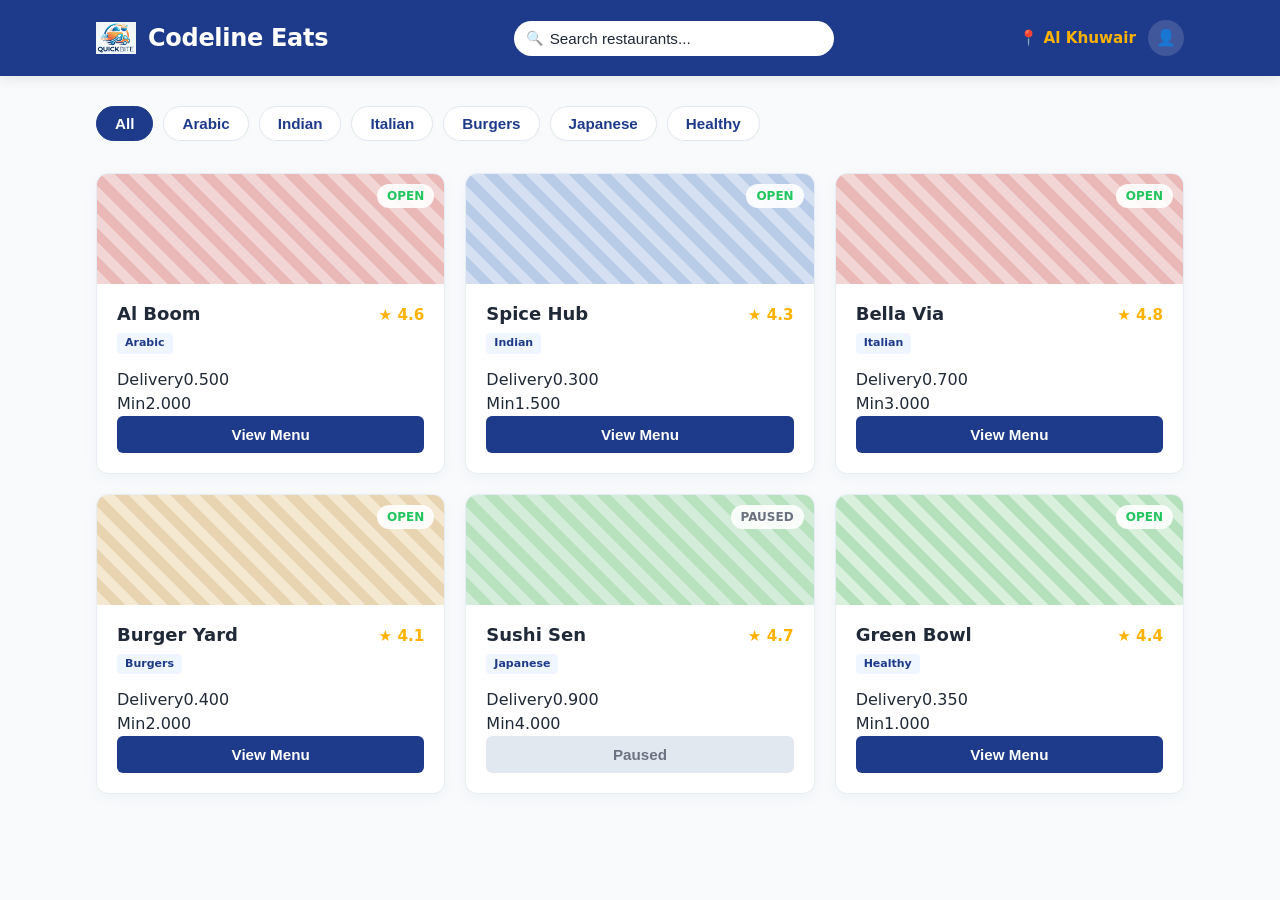
==== commit 7fce7d59: "adding new code" ====
--- a/HTML/index.html
+++ b/HTML/index.html
@@ -5,7 +5,8 @@
     <meta name="viewport" content="width=device-width, initial-scale=1.0">
     <title>Codeline Eats Mockup Preview</title>
     <link rel="stylesheet" href="style.css">
-    <script src="browse.js" defer></script>
+    <script src="index.js" defer></script>
+    <script src="api.js" defer></script>
 </head>
 <body>
 
--- a/HTML/style.css
+++ b/HTML/style.css
@@ -1,5 +1,27 @@
 
 :root {
+    --bg:#f8fafc;
+    --border-color:#E6EDF5;
+    --brand-blue:#1F4E79;
+    --accent-orange:#D35400;
+    --accent-hover:#A04000;
+    --text-main:#1A252F;
+    --text-muted:#64748B;
+    --success-green:#22c55e;
+    --radius-md:10px;
+    --radius-lg:16px;
+    --space-4:16px;
+    --bg: #f8fafc;
+    --border-color: #E6EDF5;
+    --brand-blue: #1F4E79;
+    --accent-orange: #D35400;
+    --accent-hover: #A04000;
+    --text-main: #1A252F;
+    --text-muted: #64748B;
+    --success-green: #22c55e;
+    --radius-md: 10px;
+    --radius-lg: 16px;
+    --space-4: 16px;
     --brand: #1e3a8a;
     --brand-tint: #eff6ff;
     --surface: #ffffff;
@@ -7,8 +29,6 @@
     --muted: #6b7280;
     --success: #22c55e;
     --danger: #ef4444;
-    
-    /* Border Radius & Font Tokens */
     --radius: 12px;
     --radius-sm: 6px;
     --radius-pill: 9999px;
@@ -29,12 +49,14 @@
     background-color: var(--bg);
     color: var(--ink);
     line-height: 1.5;
+    --bg:#f8fafc;
 }
 
 .container {
     max-width: 1120px;
     margin: 0 auto;
     padding: 0 var(--space-4);
+    --space-4:16px;
 }
 
 /*Restaurant css*/
@@ -435,6 +457,7 @@
     flex-direction: column;
     justify-content: space-between;
     box-shadow: 0 2px 6px rgba(31, 78, 121, 0.02);
+    min-height:120px;
 }
 
 .combo-info h4 {
@@ -664,6 +687,8 @@
     font-weight: 700;
     color: var(--success-green);
 }
+
+/*responsive*/
 
 @media (max-width: 768px) {
     .workspace-grid {
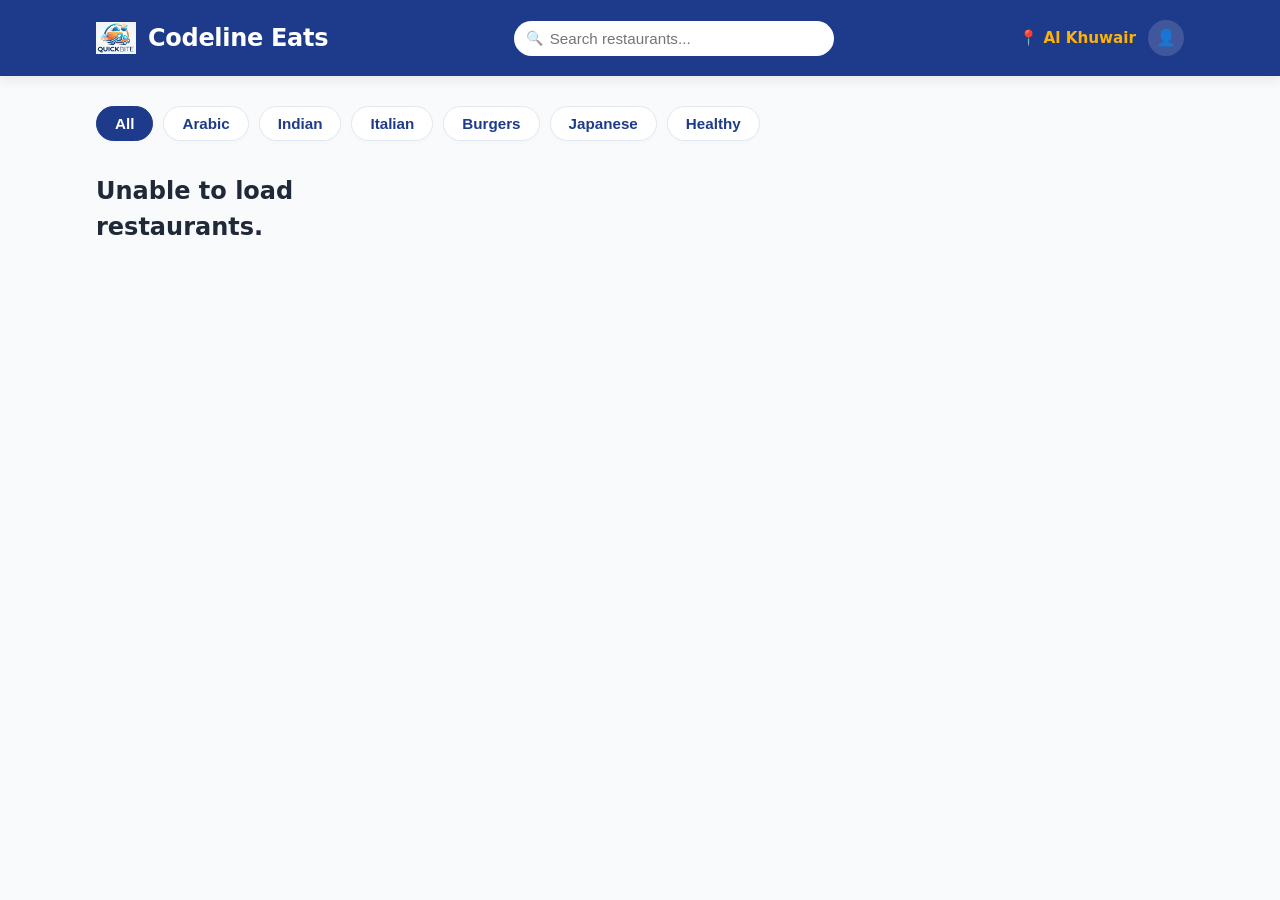
==== commit a08b1a47: "adding new code" ====
--- a/HTML/index.html
+++ b/HTML/index.html
@@ -5,8 +5,7 @@
     <meta name="viewport" content="width=device-width, initial-scale=1.0">
     <title>Codeline Eats Mockup Preview</title>
     <link rel="stylesheet" href="style.css">
-    <script src="index.js" defer></script>
-    <script src="api.js" defer></script>
+    <script type="module" src="index.js"></script>
 </head>
 <body>
 
@@ -20,7 +19,7 @@
             </div>
             <div class="header-search-box">
                 <span class="search-icon">🔍</span>
-                <input type="text" class="header-search-input" placeholder="Search restaurants..." value="Search restaurants...">
+                <input id="search-input" type="text" class="header-search-input" placeholder="Search restaurants...">
             </div>
             <div class="app-header__meta">
                 <div class="location-badge">📍 Al Khuwair</div>
@@ -32,17 +31,17 @@
     <div class="container">
         <section class="filters-container">
             <div class="filters-row">
-                <button class="chip chip--active">All</button>
-                <button class="chip">Arabic</button>
-                <button class="chip">Indian</button>
-                <button class="chip">Italian</button>
-                <button class="chip">Burgers</button>
-                <button class="chip">Japanese</button>
-                <button class="chip">Healthy</button>
+                <button class="chip chip--active" data-cuisine="All">All</button>
+                <button class="chip" data-cuisine="Arabic">Arabic</button>
+                <button class="chip" data-cuisine="Indian">Indian</button>
+                <button class="chip" data-cuisine="Italian">Italian</button>
+                <button class="chip" data-cuisine="Burgers">Burgers</button>
+                <button class="chip" data-cuisine="Japanese">Japanese</button>
+                <button class="chip" data-cuisine="Healthy">Healthy</button>
             </div>
         </section>
 
-        <section class="restaurant-grid">
+        <section id="restaurant-grid" class="restaurant-grid">
             
             <article class="restaurant-card">
                 <div class="restaurant-card__cover pattern-coral">
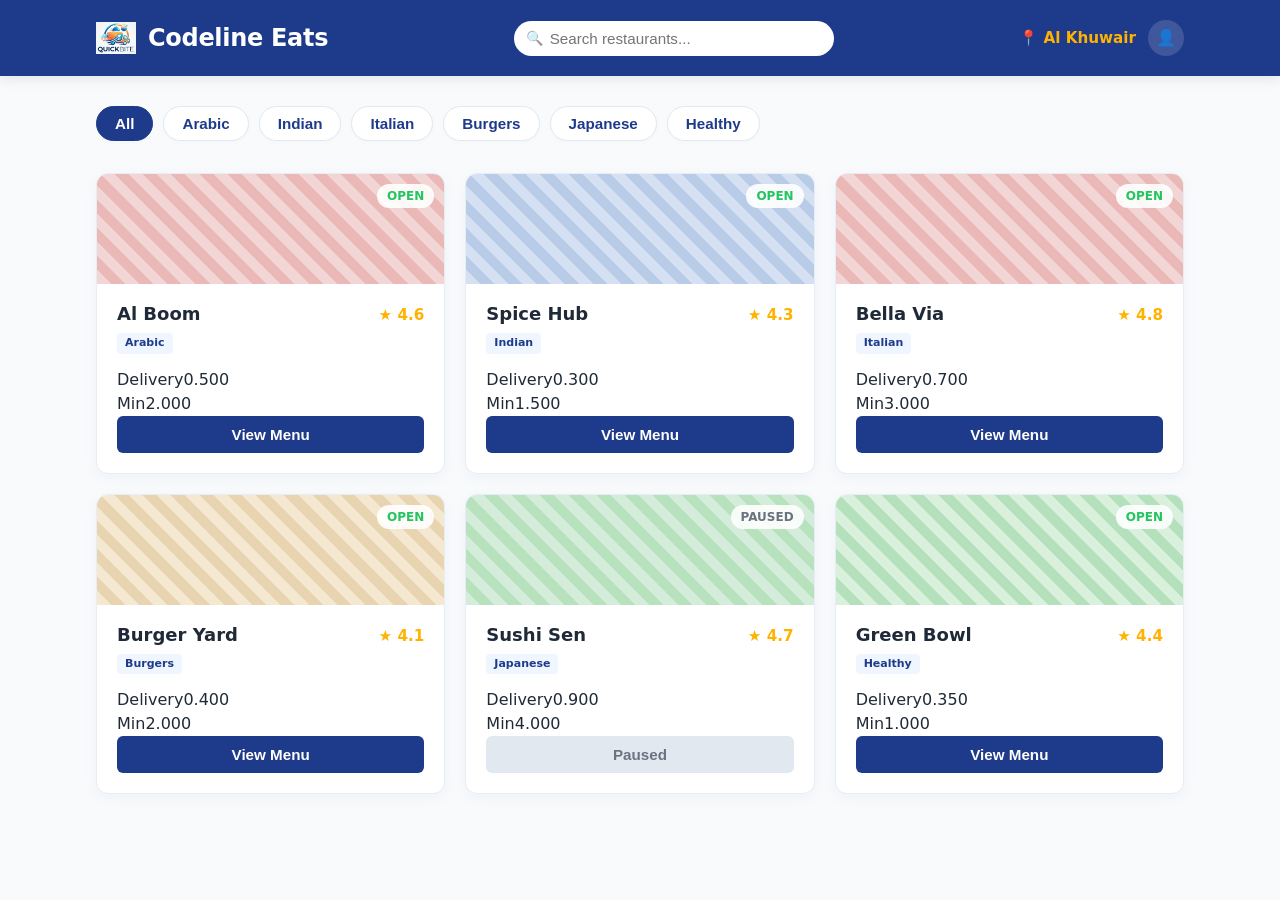
==== commit 4176a246: "adding new modification in browser page" ====
--- a/HTML/index.html
+++ b/HTML/index.html
@@ -43,7 +43,7 @@
 
         <section id="restaurant-grid" class="restaurant-grid">
             
-            <article class="restaurant-card">
+            <article class="restaurant-card" data-cuisine="Arabic" data-id="1">
                 <div class="restaurant-card__cover pattern-coral">
                     <span class="status-badge status-badge--open">Open</span>
                 </div>
@@ -57,11 +57,11 @@
                         <div class="metric-field"><span class="metric-label">Delivery</span><span class="metric-value">0.500</span></div>
                         <div class="metric-field"><span class="metric-label">Min</span><span class="metric-value">2.000</span></div>
                     </div>
-                    <button class="btn btn--primary">View Menu</button>
+                    <button class="btn btn--primary" data-id="1">View Menu</button>
                 </div>
             </article>
 
-            <article class="restaurant-card">
+            <article class="restaurant-card" data-cuisine="Indian" data-id="2">
                 <div class="restaurant-card__cover pattern-blue">
                     <span class="status-badge status-badge--open">Open</span>
                 </div>
@@ -75,11 +75,11 @@
                         <div class="metric-field"><span class="metric-label">Delivery</span><span class="metric-value">0.300</span></div>
                         <div class="metric-field"><span class="metric-label">Min</span><span class="metric-value">1.500</span></div>
                     </div>
-                    <button class="btn btn--primary">View Menu</button>
+                    <button class="btn btn--primary" data-id="2">View Menu</button>
                 </div>
             </article>
 
-            <article class="restaurant-card">
+            <article class="restaurant-card" data-cuisine="Italian" data-id="3">
                 <div class="restaurant-card__cover pattern-coral">
                     <span class="status-badge status-badge--open">Open</span>
                 </div>
@@ -93,11 +93,11 @@
                         <div class="metric-field"><span class="metric-label">Delivery</span><span class="metric-value">0.700</span></div>
                         <div class="metric-field"><span class="metric-label">Min</span><span class="metric-value">3.000</span></div>
                     </div>
-                    <button class="btn btn--primary">View Menu</button>
+                    <button class="btn btn--primary" data-id="3">View Menu</button>
                 </div>
             </article>
 
-            <article class="restaurant-card">
+            <article class="restaurant-card" data-cuisine="Burgers" data-id="4">
                 <div class="restaurant-card__cover pattern-tan">
                     <span class="status-badge status-badge--open">Open</span>
                 </div>
@@ -111,11 +111,11 @@
                         <div class="metric-field"><span class="metric-label">Delivery</span><span class="metric-value">0.400</span></div>
                         <div class="metric-field"><span class="metric-label">Min</span><span class="metric-value">2.000</span></div>
                     </div>
-                    <button class="btn btn--primary">View Menu</button>
+                    <button class="btn btn--primary" data-id="4">View Menu</button>
                 </div>
             </article>
 
-            <article class="restaurant-card">
+            <article class="restaurant-card" data-cuisine="Japanese" data-id="5">
                 <div class="restaurant-card__cover pattern-mint">
                     <span class="status-badge status-badge--paused">Paused</span>
                 </div>
@@ -133,7 +133,7 @@
                 </div>
             </article>
 
-            <article class="restaurant-card">
+            <article class="restaurant-card" data-cuisine="Healthy" data-id="6">
                 <div class="restaurant-card__cover pattern-green">
                     <span class="status-badge status-badge--open">Open</span>
                 </div>
@@ -147,7 +147,7 @@
                         <div class="metric-field"><span class="metric-label">Delivery</span><span class="metric-value">0.350</span></div>
                         <div class="metric-field"><span class="metric-label">Min</span><span class="metric-value">1.000</span></div>
                     </div>
-                    <button class="btn btn--primary">View Menu</button>
+                    <button class="btn btn--primary" data-id="6">View Menu</button>
                 </div>
             </article>
         </section>
